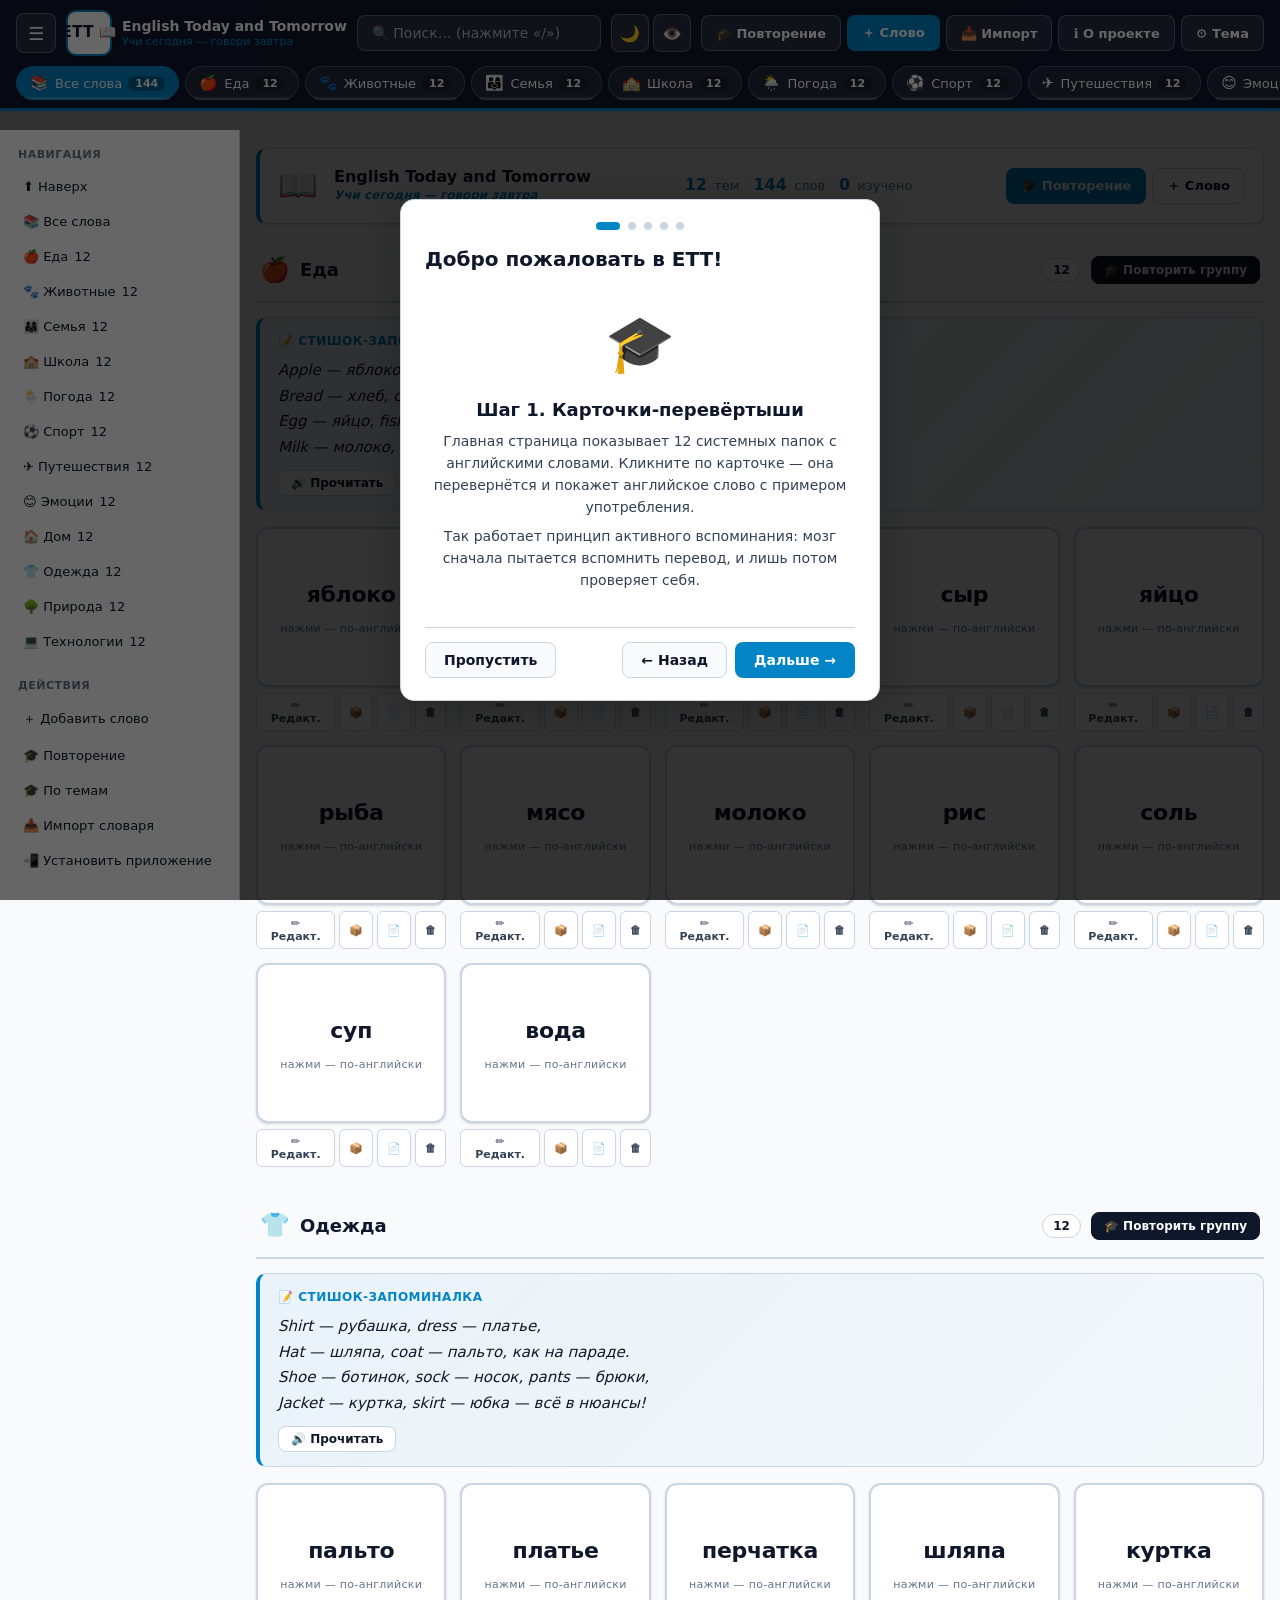
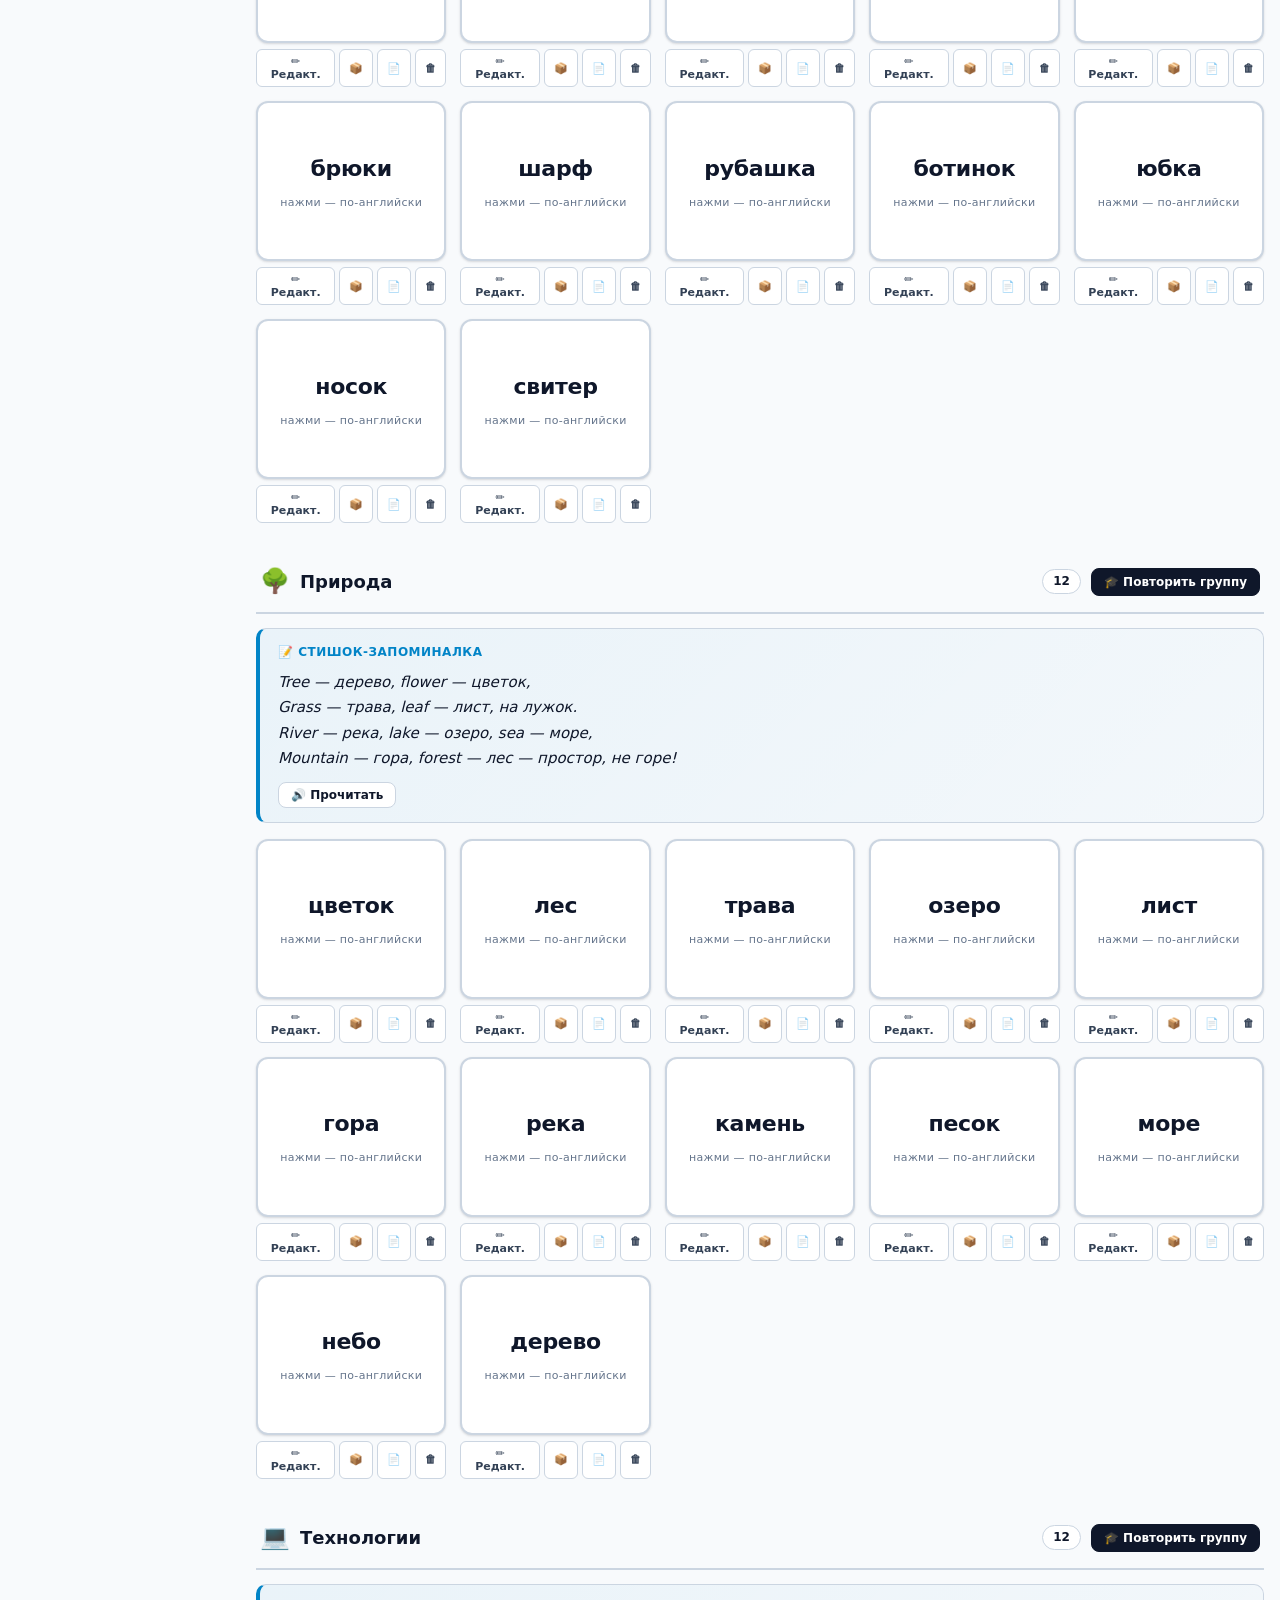
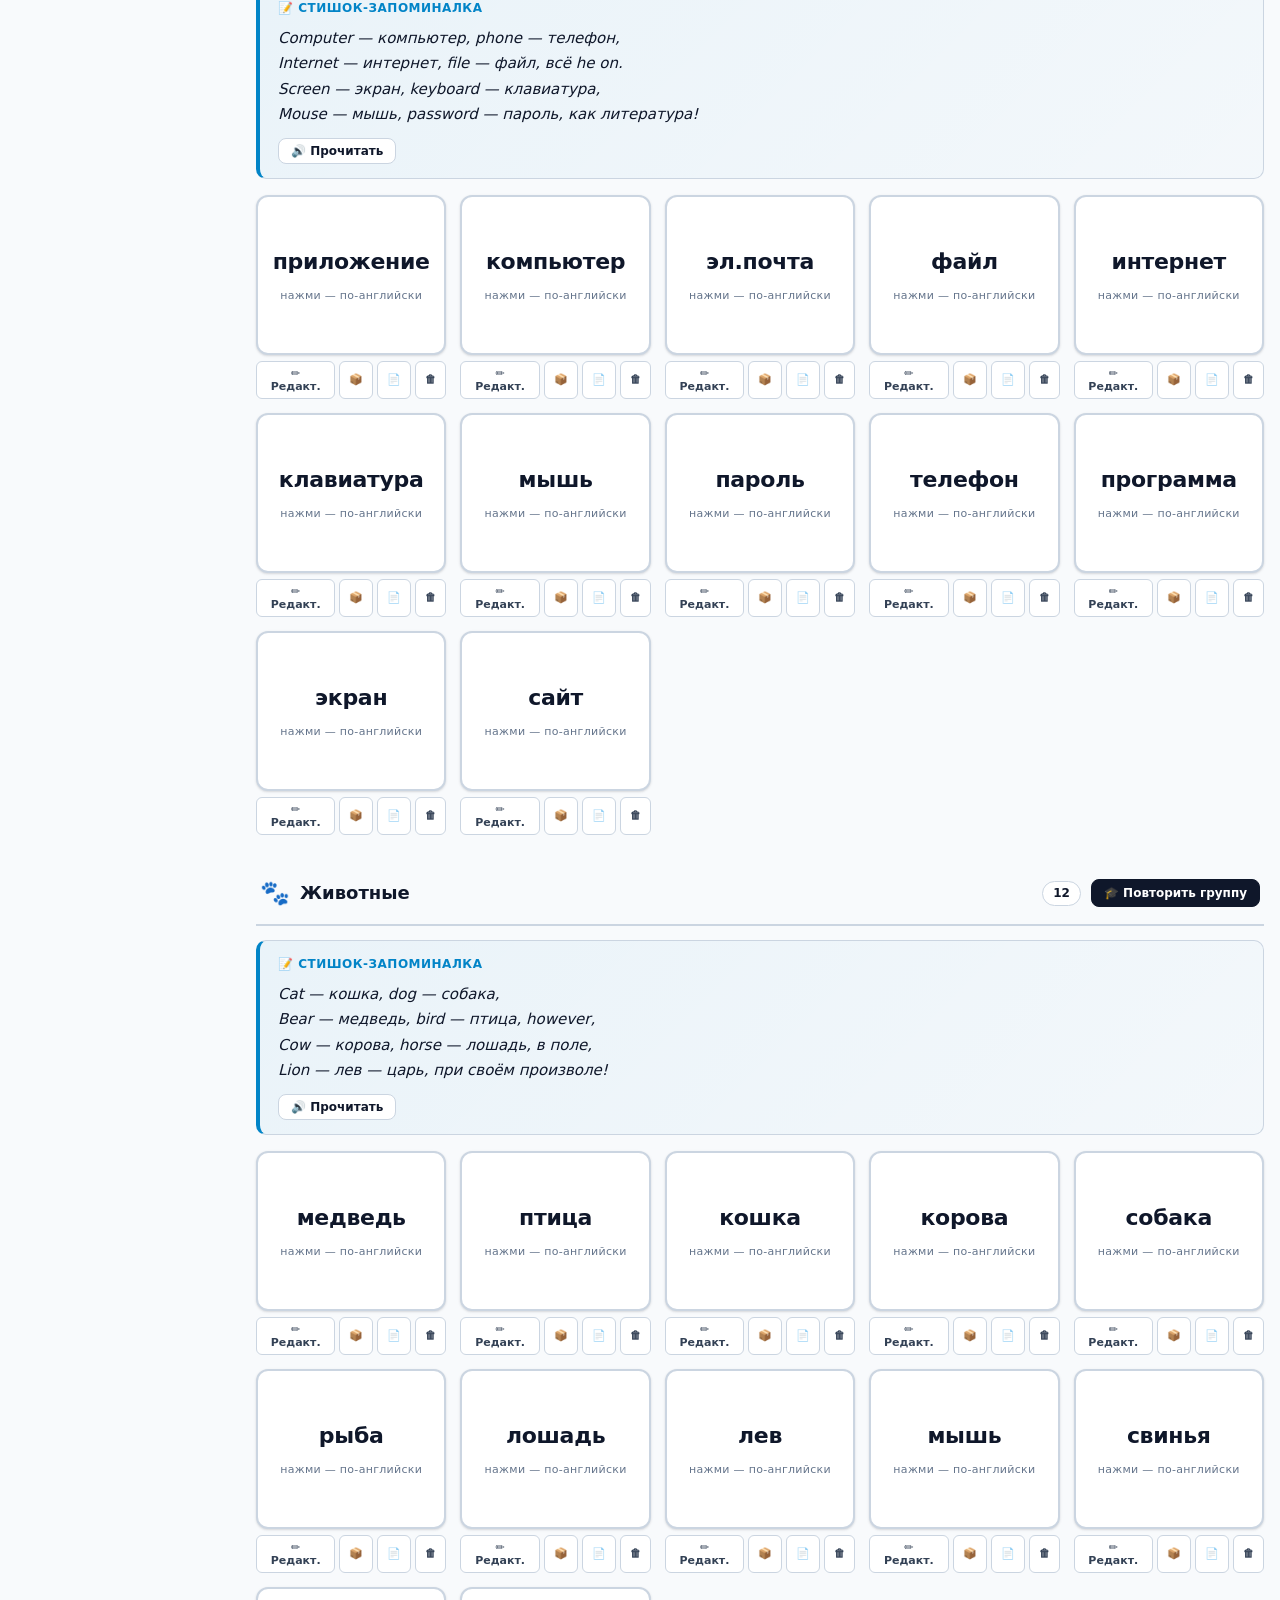
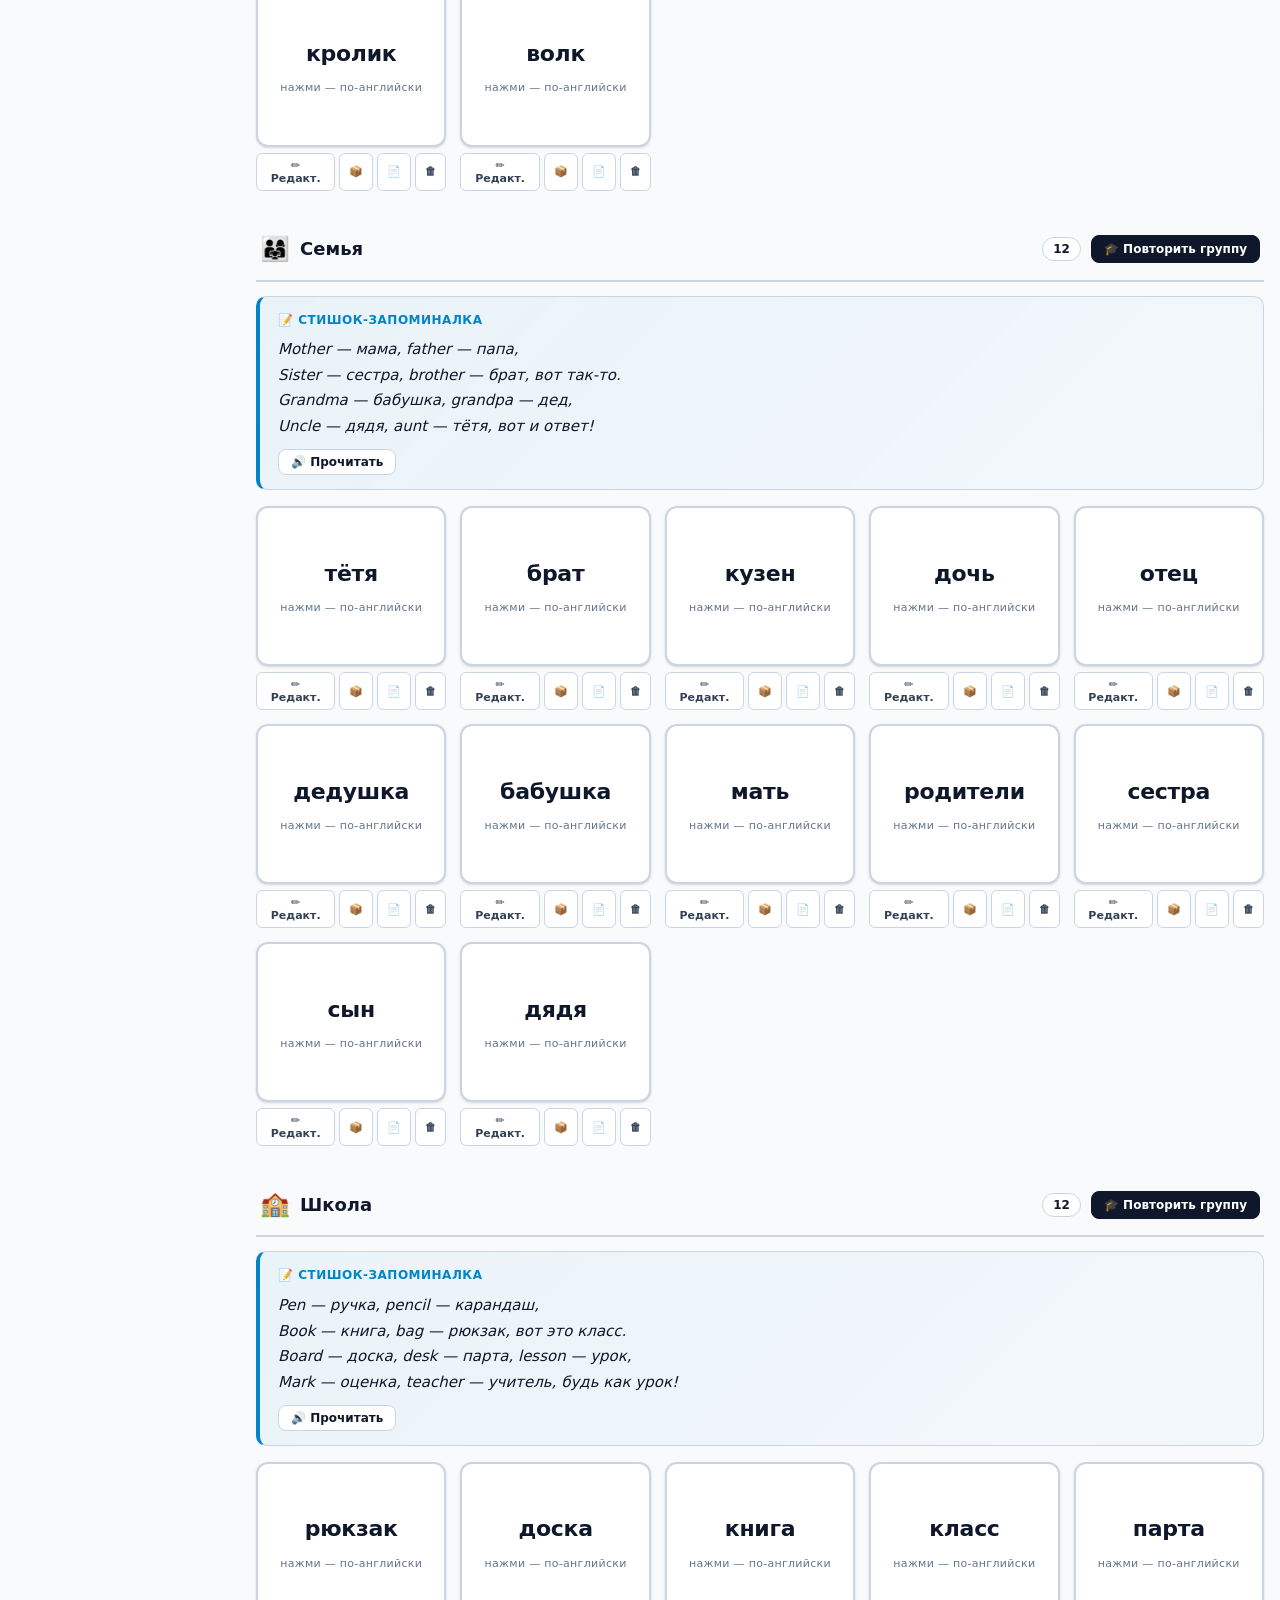
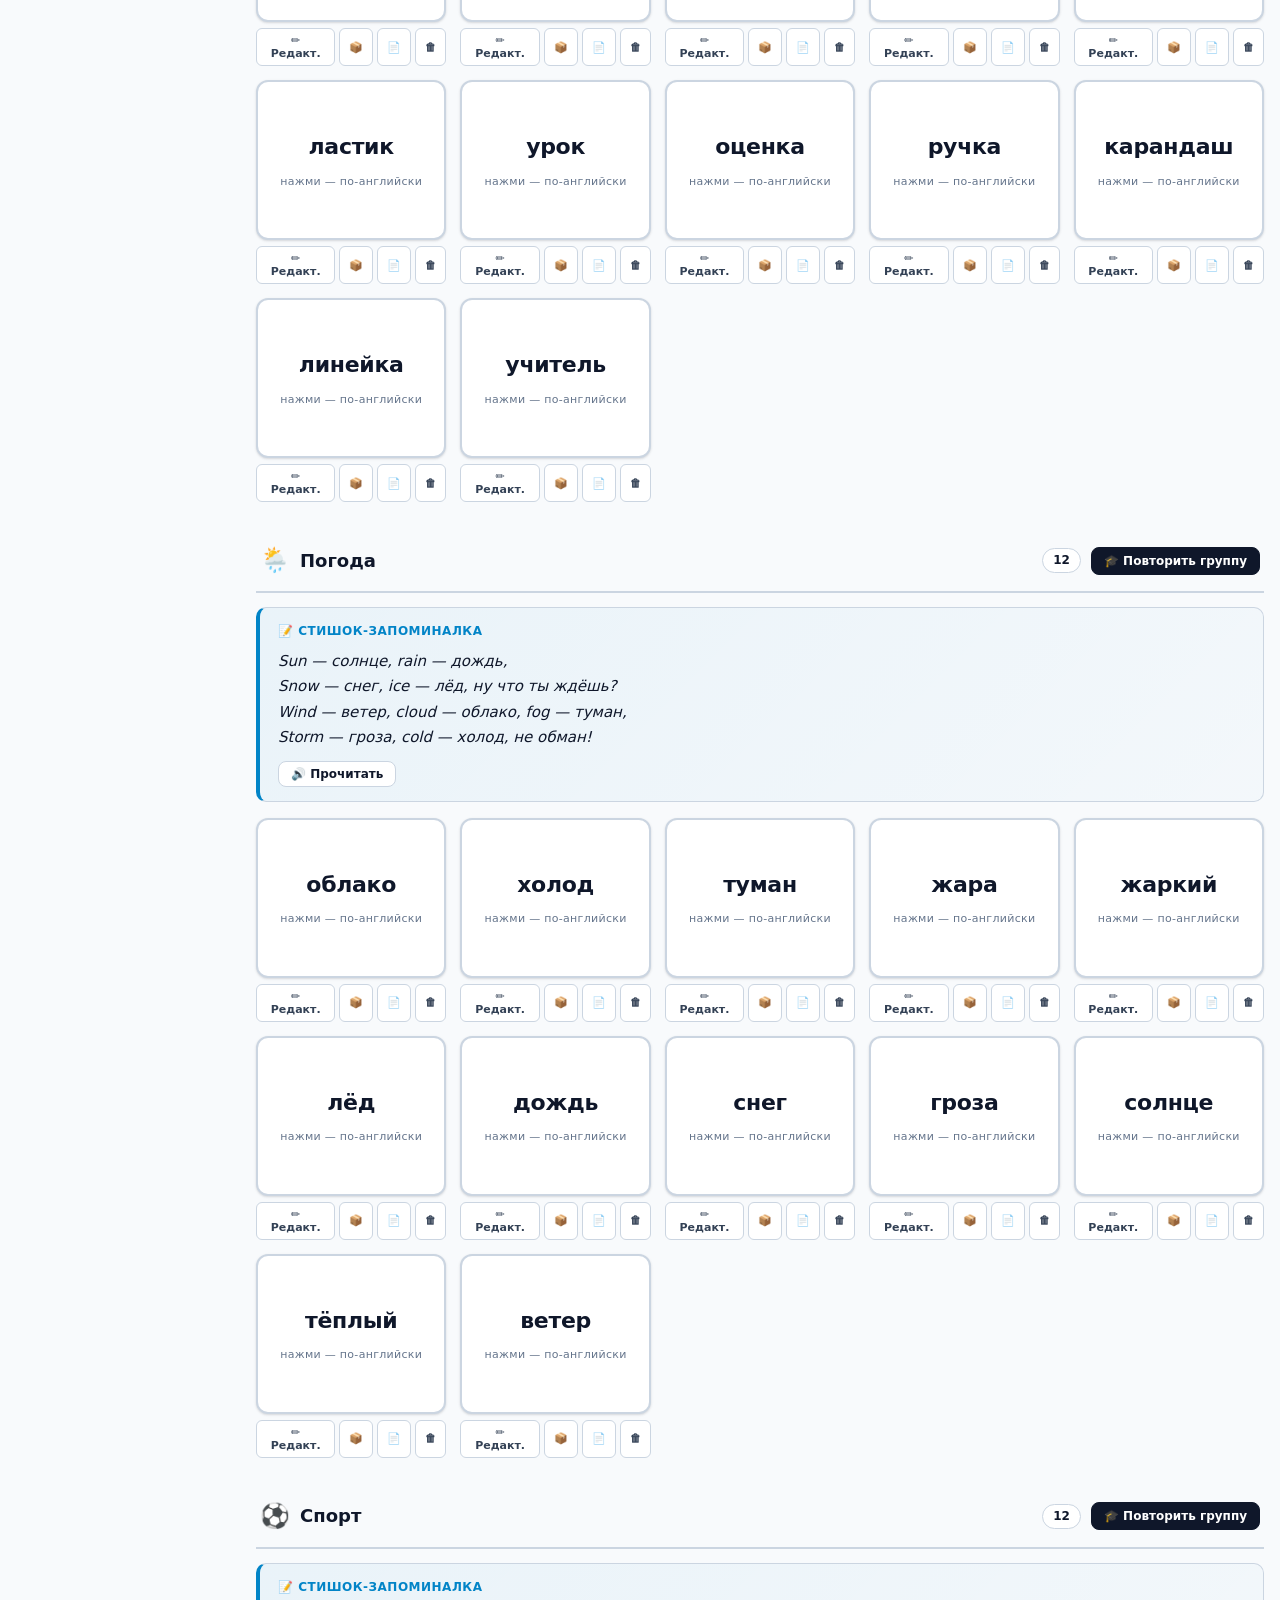
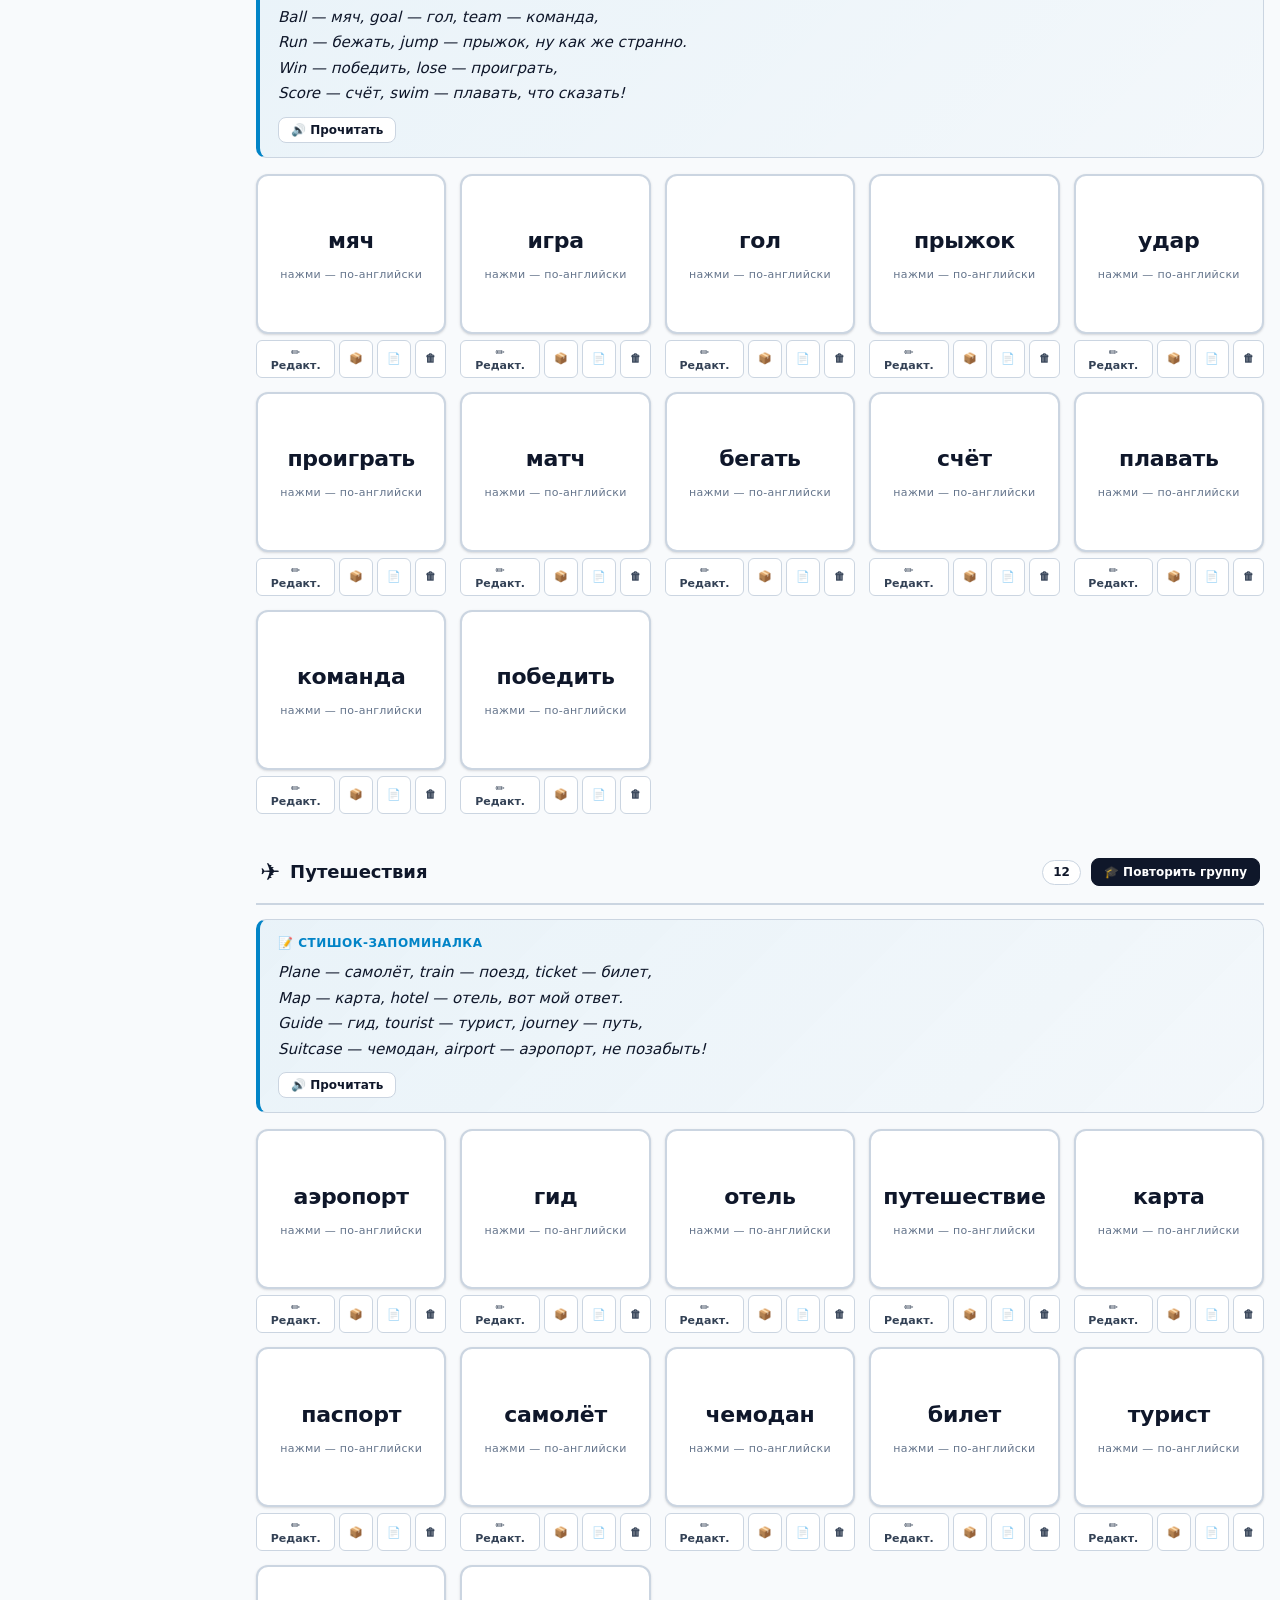
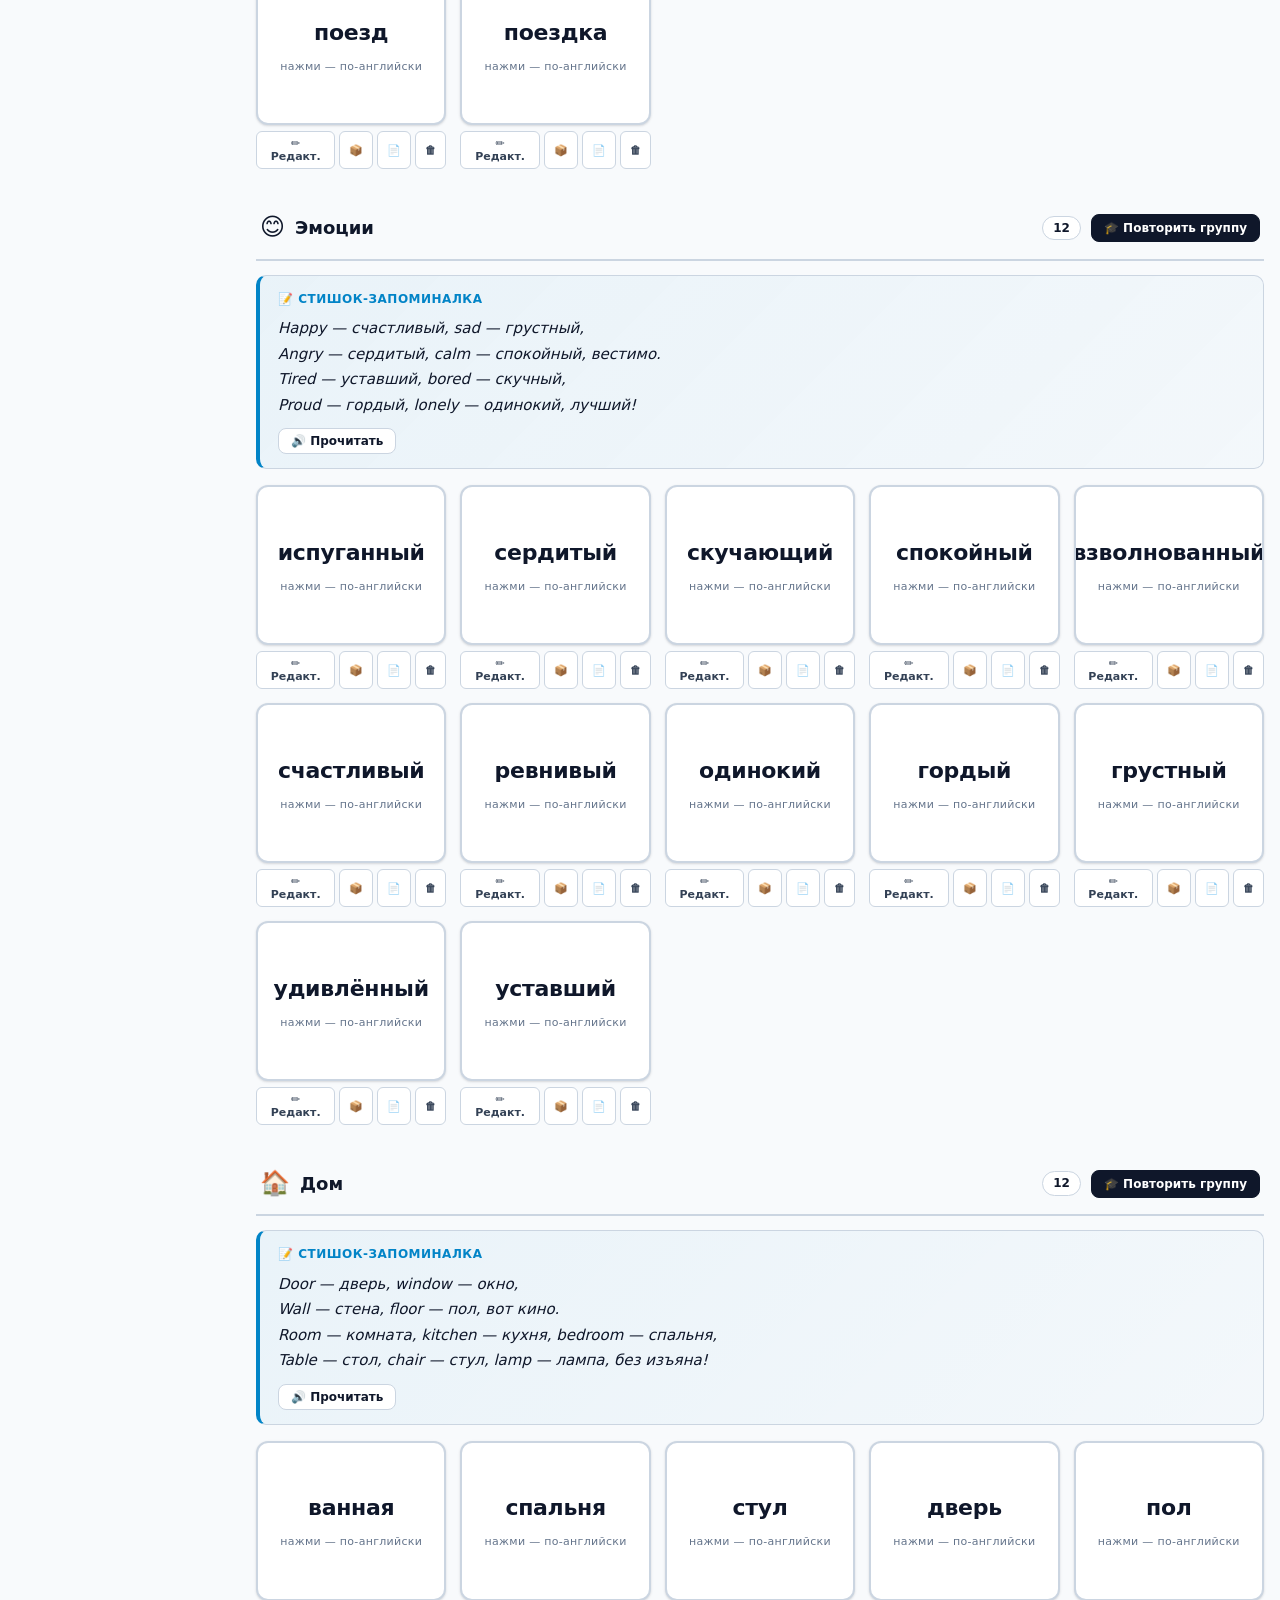
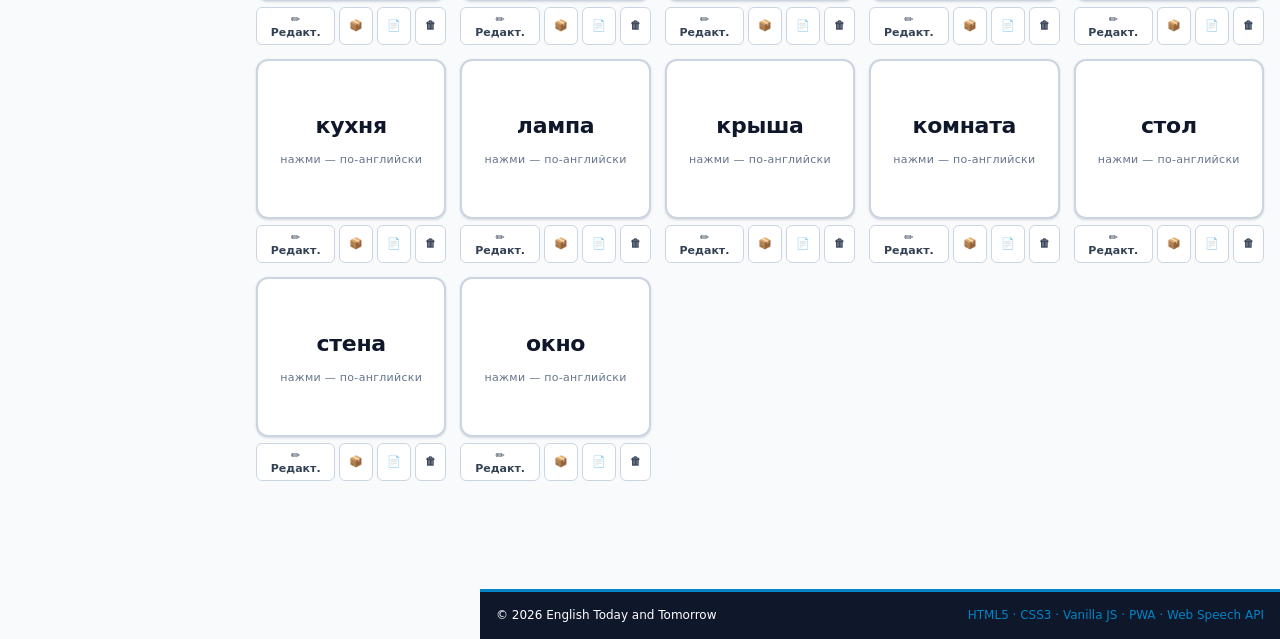
==== index.html @ edabd034 "Add files via upload" ====
<!DOCTYPE html>
<html lang="ru">
<head>
  <meta charset="UTF-8">
  <meta name="viewport" content="width=device-width, initial-scale=1.0, viewport-fit=cover">
  <title>English Today and Tomorrow — учи сегодня, говори завтра</title>
  <meta name="description" content="Бесплатное веб-приложение для изучения английской лексики методом визуальных ассоциаций: карточки-перевёртыши, режим повторения, импорт словарей, режим для слабовидящих, PWA для телефона.">

  <!-- ============== CSP: защита от XSS и инъекций ============== -->
  <meta http-equiv="Content-Security-Policy" content="
    default-src 'self';
    script-src 'self';
    style-src 'self' https://fonts.googleapis.com;
    font-src 'self' https://fonts.gstatic.com;
    img-src 'self' data: https: blob:;
    connect-src 'self' https://api.unsplash.com https://images.unsplash.com https://raw.githubusercontent.com https://source.unsplash.com;
    manifest-src 'self';
    worker-src 'self';
    object-src 'none';
    base-uri 'self';
    form-action 'self';
    frame-ancestors 'none';
  ">

  <!-- ============== PWA-мета ============== -->
  <link rel="manifest" href="manifest.json">
  <meta name="theme-color" content="#0f172a">
  <meta name="color-scheme" content="light dark">
  <meta name="mobile-web-app-capable" content="yes">
  <meta name="apple-mobile-web-app-capable" content="yes">
  <meta name="apple-mobile-web-app-status-bar-style" content="black-translucent">
  <meta name="apple-mobile-web-app-title" content="ETT">
  <link rel="apple-touch-icon" href="apple-touch-icon.png">
  <link rel="icon" type="image/png" sizes="32x32" href="favicon-32.png">
  <link rel="icon" type="image/png" sizes="192x192" href="icon-192.png">

  <!-- Шрифт Inter с Google Fonts -->
  <link rel="preconnect" href="https://fonts.googleapis.com">
  <link rel="preconnect" href="https://fonts.gstatic.com" crossorigin>
  <link href="https://fonts.googleapis.com/css2?family=Inter:wght@400;500;600;700;800&display=swap" rel="stylesheet">
  <link rel="stylesheet" href="style.css">
</head>
<body>

  <!-- ============== ЗАКРЕПЛЁННАЯ ВЕРХНЯЯ ПАНЕЛЬ ============== -->
  <header class="topbar">
    <div class="topbar-row">
      <!-- Кнопка-бургер для левого меню -->
      <button class="burger" id="burger" aria-label="Меню">☰</button>

      <!-- Логотип -->
      <div class="brand">
        <div class="logo" aria-hidden="true">ETT<span class="logo-book">📖</span></div>
        <div class="brand-text">
          <div class="brand-name">English Today and Tomorrow</div>
          <div class="brand-slogan">Учи сегодня — говори завтра</div>
        </div>
      </div>

      <!-- Живой поиск -->
      <div class="search-wrap">
        <input id="search" type="search" placeholder="🔍 Поиск… (нажмите «/»)" autocomplete="off" maxlength="100">
      </div>

      <!-- Переключатели тем -->
      <div class="theme-toggles">
        <button class="theme-btn" id="btnDarkMode" title="Тёмная тема" aria-label="Тёмная тема">🌙</button>
        <button class="theme-btn" id="btnA11y" title="Режим для слабовидящих" aria-label="Режим для слабовидящих">👁️</button>
        <!-- Кнопка установки PWA (показывается только когда доступна) -->
        <button class="theme-btn hidden" id="btnInstall" title="Установить приложение" aria-label="Установить приложение">📲</button>
      </div>

      <!-- Кнопки действий -->
      <div class="actions">
        <button class="btn btn-ghost" id="btnStudyAll" title="Режим повторения">🎓 Повторение</button>
        <button class="btn btn-primary" id="btnAddWord" title="Добавить слово">＋ Слово</button>
        <button class="btn btn-ghost" id="btnImport" title="Импорт реального словаря">📥 Импорт</button>
        <button class="btn btn-ghost" id="btnAbout" title="О проекте">ℹ️ О проекте</button>
        <button class="btn btn-ghost" id="btnSettings" title="Настройки оформления">⚙️ Тема</button>
      </div>
    </div>

    <!-- ЛИПКАЯ горизонтальная лента вкладок-папок -->
    <nav class="tabs" id="tabs" aria-label="Папки"></nav>
  </header>

  <!-- ============== ЛЕВОЕ БОКОВОЕ МЕНЮ ============== -->
  <aside class="sidebar" id="sidebar" aria-label="Быстрая навигация">
    <div class="sidebar-section">
      <div class="sidebar-title">Навигация</div>
      <button class="side-link" data-scroll="top">⬆️ Наверх</button>
      <button class="side-link" data-jump-folder="all">📚 Все слова</button>
      <div id="sideFolders"></div>
    </div>

    <div class="sidebar-section">
      <div class="sidebar-title">Действия</div>
      <button class="side-link" id="sideAddWord">＋ Добавить слово</button>
      <button class="side-link" id="sideStudy">🎓 Повторение</button>
      <button class="side-link" id="sideStudyThemes">🎓 По темам</button>
      <button class="side-link" id="sideImport">📥 Импорт словаря</button>
      <button class="side-link" id="sideInstall" hidden>📲 Установить приложение</button>
    </div>

    <div class="sidebar-section">
      <div class="sidebar-title">Темы оформления</div>
      <button class="side-link" id="sideDark">🌙 Тёмная тема</button>
      <button class="side-link" id="sideA11y">👁️ Для слабовидящих</button>
      <button class="side-link" id="sideHelp">❓ Обучение</button>
    </div>

    <div class="sidebar-section">
      <div class="sidebar-title">Статистика</div>
      <div class="side-stat"><span>Всего слов:</span> <strong id="statTotal">0</strong></div>
      <div class="side-stat"><span>Изучено (всё время):</span> <strong id="statLearned">0</strong></div>
      <div class="side-stat"><span>Лучшая серия:</span> <strong id="statBest">0</strong></div>
      <button class="side-link" id="sideResetStats" style="margin-top:8px;font-size:12px;color:var(--c-danger)">🗑 Сбросить статистику</button>
    </div>
  </aside>

  <!-- Затемнение фона при открытом меню (на мобильных) -->
  <div class="sidebar-overlay" id="sidebarOverlay" hidden></div>

  <!-- ============== ОСНОВНАЯ ОБЛАСТЬ ============== -->
  <main class="main" id="main">
    <!-- Приветственный блок и сетка групп рендерятся динамически -->
  </main>

  <!-- ============== ФУТЕР ============== -->
  <footer class="footer">
    <div class="footer-row">
      <span>© <span id="year"></span> English Today and Tomorrow</span>
      <span class="footer-tech">HTML5 · CSS3 · Vanilla JS · PWA · Web Speech API</span>
    </div>
  </footer>

  <!-- ============== ОНБОРДИНГ ============== -->
  <div class="modal-backdrop" id="onboarding" hidden>
    <div class="modal onboarding-modal" role="dialog" aria-modal="true" aria-labelledby="onbTitle">
      <div class="onb-progress">
        <span class="onb-dot is-active"></span>
        <span class="onb-dot"></span>
        <span class="onb-dot"></span>
        <span class="onb-dot"></span>
        <span class="onb-dot"></span>
      </div>
      <h2 id="onbTitle">Добро пожаловать в ETT!</h2>

      <div class="onb-step is-active" data-onb-step="1">
        <div class="onb-icon">🎓</div>
        <h3>Шаг 1. Карточки-перевёртыши</h3>
        <p>Главная страница показывает 12 системных папок с английскими словами. Кликните по карточке — она перевернётся и покажет английское слово с примером употребления.</p>
        <p class="muted">Так работает принцип активного вспоминания: мозг сначала пытается вспомнить перевод, и лишь потом проверяет себя.</p>
      </div>

      <div class="onb-step" data-onb-step="2" hidden>
        <div class="onb-icon">🔊</div>
        <h3>Шаг 2. Озвучка и режим повторения</h3>
        <p>В режиме повторения есть кнопка 🔊 — браузер произнесёт английское слово вслух через Web Speech API. Так работает зрительно-слуховое двойное кодирование.</p>
        <p>Запустите повторение кнопкой «🎓 Повторение» вверху или «Повторить группу» в заголовке секции.</p>
      </div>

      <div class="onb-step" data-onb-step="3" hidden>
        <div class="onb-icon">📥</div>
        <h3>Шаг 3. Импорт словаря</h3>
        <p>Кнопка «📥 Импорт» позволяет загрузить реальные словари SMARTool (A1–B2) или простой CSV/TXT. Поддерживается пять режимов раскладки по группам.</p>
      </div>

      <div class="onb-step" data-onb-step="4" hidden>
        <div class="onb-icon">👁️</div>
        <h3>Шаг 4. Режим для слабовидящих</h3>
        <p>Кнопка 👁️ вверху или в левом меню включает контрастную тему с увеличенным шрифтом и отключёнными анимациями.</p>
      </div>

      <div class="onb-step" data-onb-step="5" hidden>
        <div class="onb-icon">📲</div>
        <h3>Шаг 5. Установка на телефон</h3>
        <p>ETT — это PWA (прогрессивное веб-приложение). На телефоне откройте меню браузера и нажмите «Установить приложение» или «Добавить на главный экран».</p>
        <p class="muted">После установки ETT работает как обычное приложение: иконка на рабочем столе, запуск без адресной строки, работа офлайн.</p>
      </div>

      <div class="modal-actions onb-actions">
        <button type="button" class="btn btn-ghost" id="onbSkip">Пропустить</button>
        <span class="onb-spacer"></span>
        <button type="button" class="btn btn-ghost" id="onbPrev" disabled>← Назад</button>
        <button type="button" class="btn btn-primary" id="onbNext">Дальше →</button>
      </div>
    </div>
  </div>

  <!-- ============== МОДАЛКА: ВЫБОР ТЕМ ДЛЯ ПОВТОРЕНИЯ ============== -->
  <div class="modal-backdrop" id="studyThemesModal" hidden>
    <div class="modal" role="dialog" aria-modal="true" aria-labelledby="studyThemesTitle">
      <button class="modal-close" data-close>✕</button>
      <h2 id="studyThemesTitle">🎓 Повторение по темам</h2>
      <p class="muted">Отметьте папки, которые хотите повторить. Слова из всех выбранных папок будут перемешаны.</p>
      <div class="themes-grid" id="themesGrid"></div>
      <div class="themes-actions">
        <button type="button" class="btn btn-ghost" id="themesSelectAll">✓ Выбрать все</button>
        <button type="button" class="btn btn-ghost" id="themesClear">Очистить</button>
      </div>
      <div class="modal-actions">
        <button type="button" class="btn btn-ghost" data-close>Отмена</button>
        <button type="button" class="btn btn-primary" id="themesStart">Начать повторение</button>
      </div>
    </div>
  </div>

  <!-- ============== МОДАЛКА: ДОБАВЛЕНИЕ / РЕДАКТИРОВАНИЕ СЛОВА ============== -->
  <div class="modal-backdrop" id="wordModal" hidden>
    <div class="modal" role="dialog" aria-modal="true" aria-labelledby="wordModalTitle">
      <button class="modal-close" data-close>✕</button>
      <h2 id="wordModalTitle">Добавить слово</h2>
      <form id="wordForm" autocomplete="off">
        <div class="form-grid">
          <label class="field">
            <span>Английское слово</span>
            <input type="text" id="fWord" required maxlength="80" pattern="^[A-Za-z\s\-'’]+$" title="Только английские буквы, пробел, дефис и апостроф">
          </label>
          <label class="field">
            <span>Перевод (русский)</span>
            <input type="text" id="fTranslation" required maxlength="80">
          </label>
          <label class="field field-wide">
            <span>Пример употребления</span>
            <input type="text" id="fExample" placeholder="She bought a yellow banana." maxlength="200">
          </label>
          <label class="field">
            <span>Папка</span>
            <select id="fFolder"></select>
          </label>
        </div>

        <div class="img-block">
          <span class="img-block-title">Картинка</span>
          <div class="img-tabs">
            <button type="button" class="img-tab is-active" data-img-tab="unsplash">Поиск Unsplash</button>
            <button type="button" class="img-tab" data-img-tab="url">Прямая ссылка</button>
          </div>
          <div class="img-pane" data-img-pane="unsplash">
            <div class="unsplash-row">
              <input type="text" id="unsplashQuery" placeholder="Введите запрос, например: apple" maxlength="50">
              <button type="button" id="btnUnsplashSearch">🔍 Найти</button>
            </div>
            <div class="unsplash-results" id="unsplashResults">
              <span class="muted">Здесь появятся 3 превью</span>
            </div>
          </div>
          <div class="img-pane" data-img-pane="url" hidden>
            <div class="unsplash-row">
              <input type="url" id="imgUrl" placeholder="https://images.unsplash.com/…" maxlength="500">
              <button type="button" id="btnImgPreview">Превью</button>
            </div>
            <div class="img-preview" id="imgPreview"></div>
          </div>
        </div>

        <input type="hidden" id="fImgUrl" value="">
        <input type="hidden" id="fId" value="">

        <div class="modal-actions">
          <button type="button" class="btn btn-ghost" data-close>Отмена</button>
          <button type="submit" class="btn btn-primary">Сохранить</button>
        </div>
      </form>
    </div>
  </div>

  <!-- ============== МОДАЛКА: ПЕРЕНОС СЛОВА ============== -->
  <div class="modal-backdrop" id="moveModal" hidden>
    <div class="modal modal-sm" role="dialog" aria-modal="true" aria-labelledby="moveModalTitle">
      <button class="modal-close" data-close>✕</button>
      <h2 id="moveModalTitle">Переместить / копировать слово</h2>
      <p class="muted" id="moveWordInfo"></p>
      <div class="move-list" id="moveList"></div>
      <div class="modal-actions">
        <button type="button" class="btn btn-ghost" data-close>Закрыть</button>
      </div>
    </div>
  </div>

  <!-- ============== МОДАЛКА: ИМПОРТ СЛОВАРЯ ============== -->
  <div class="modal-backdrop" id="importModal" hidden>
    <div class="modal modal-lg" role="dialog" aria-modal="true" aria-labelledby="importModalTitle">
      <button class="modal-close" data-close>✕</button>
      <h2 id="importModalTitle">📥 Импорт реального словаря</h2>
      <div class="import-grid">
        <label class="field">
          <span>Режим раскладки по группам</span>
          <select id="importMode">
            <option value="auto">🤖 Авто — в системные папки по теме</option>
            <option value="level_topic">По уровням и темам (A1 · Еда)</option>
            <option value="level">Только по уровням (🎓 A1, A2, B1, B2)</option>
            <option value="topic">Только по темам (📚 Еда, Животные…)</option>
            <option value="alpha">По алфавиту (🔤 A, B, C…)</option>
            <option value="one">Все в одну папку</option>
          </select>
        </label>
      </div>
      <div class="import-sources">
        <div class="import-source">
          <span class="import-source-title">Загрузить файл (.csv / .txt / .json)</span>
          <input type="file" id="importFile" accept=".csv,.txt,.json,text/csv,text/plain,application/json">
        </div>
        <div class="import-source">
          <span class="import-source-title">Или импортировать по ссылке</span>
          <div class="unsplash-row">
            <input type="url" id="importUrl" placeholder="https://raw.githubusercontent.com/smartool/data-rus-eng/main/SMARTool_data_A1.csv" maxlength="500">
            <button type="button" id="btnImportUrl">📥 Загрузить</button>
          </div>
        </div>
      </div>
      <div class="import-status" id="importStatus" hidden></div>

      <div class="import-actions-row">
        <button type="button" class="btn btn-primary" id="btnAutoImages">🔍 Найти картинки для всех слов</button>
        <span class="muted">Подбирает картинки через Unsplash по английским словам</span>
      </div>
      <details class="import-help">
        <summary>Источники словарей для справки</summary>
        <ul>
          <li>SMARTool (CC-BY 4.0): <a href="https://github.com/smartool/data-rus-eng" target="_blank" rel="noopener">github.com/smartool/data-rus-eng</a>
            <ul>
              <li><code>https://raw.githubusercontent.com/smartool/data-rus-eng/main/SMARTool_data_A1.csv</code></li>
              <li><code>https://raw.githubusercontent.com/smartool/data-rus-eng/main/SMARTool_data_A2.csv</code></li>
              <li><code>https://raw.githubusercontent.com/smartool/data-rus-eng/main/SMARTool_data_B1.csv</code></li>
              <li><code>https://raw.githubusercontent.com/smartool/data-rus-eng/main/SMARTool_data_B2.csv</code></li>
            </ul>
          </li>
          <li>Большой англо-русский словарь Mueller: <a href="https://mueller-dict.sourceforge.net/" target="_blank" rel="noopener">mueller-dict.sourceforge.net</a></li>
        </ul>
        <p class="muted">Поддерживаемые форматы: CSV словаря SMARTool (распознаётся по заголовкам колонок), простой формат «слово, перевод[, пример]» (разделители: запятая, таб, « - », «;») и JSON-массив.</p>
      </details>
      <div class="modal-actions">
        <button type="button" class="btn btn-ghost" data-close>Закрыть</button>
      </div>
    </div>
  </div>

  <!-- ============== МОДАЛКА: О ПРОЕКТЕ ============== -->
  <div class="modal-backdrop" id="aboutModal" hidden>
    <div class="modal" role="dialog" aria-modal="true" aria-labelledby="aboutTitle">
      <button class="modal-close" data-close>✕</button>
      <h2 id="aboutTitle">ℹ️ О проекте</h2>
      <div class="about-body">
        <p><strong>English Today and Tomorrow</strong> (ETT) — бесплатное веб-приложение для изучения английской лексики методом визуальных ассоциаций.</p>
        <p>Слоган: <em>«Учи сегодня — говори завтра»</em>.</p>
        <p>В основе приложения лежат три принципа памяти: двойное кодирование Пайвио (слово + картинка), активное вспоминание (карточки-перевёртыши) и интервальное повторение (режим самопроверки по группам).</p>
        <p>Приложение полностью работает в браузере: <strong>без бэкенда, без библиотек, без регистрации</strong>. Все данные хранятся локально через LocalStorage. Внешний запрос — только к API Unsplash для подбора картинок.</p>
        <ul>
          <li>12 системных папок × 12 слов = 144 единицы лексики в комплекте.</li>
          <li>Создавайте свои папки и слова, редактируйте существующие.</li>
          <li>Импортируйте реальные словари SMARTool (A1–B2) и Mueller.</li>
          <li>Режим повторения с прогресс-баром и статистикой.</li>
          <li>Озвучка английских слов через Web Speech API.</li>
          <li>Тёмная тема и режим для слабовидящих.</li>
          <li>PWA: устанавливается на телефон, работает офлайн.</li>
          <li>Левое меню быстрой навигации и горячие клавиши.</li>
        </ul>
        <p class="muted">Индивидуальный итоговый проект ученика 9 класса. 2026 г.</p>
      </div>
      <div class="modal-actions">
        <button type="button" class="btn btn-primary" data-close>Понятно</button>
      </div>
    </div>
  </div>

  <!-- ============== ОВЕРЛЕЙ РЕЖИМА ПОВТОРЕНИЯ ============== -->
  <div class="study-overlay" id="studyOverlay" hidden>
    <div class="study-bar">
      <div class="study-progress-wrap">
        <div class="study-progress" id="studyProgress">0 / 0</div>
        <div class="study-progress-bar">
          <div class="study-progress-fill" id="studyProgressFill"></div>
        </div>
      </div>
      <div class="study-controls-top">
        <button class="btn btn-ghost" id="btnStudySpeak" title="Озвучить">🔊</button>
        <button class="btn btn-ghost" id="btnToggleDir" title="Переключить направление">RU → EN</button>
        <button class="btn btn-ghost" id="btnCloseStudy" title="Закрыть режим">✕ Закрыть</button>
      </div>
    </div>
    <div class="study-stage" id="studyStage"></div>
    <div class="study-actions" id="studyActions">
      <button class="btn btn-success" id="btnKnow">✔ Знаю</button>
      <button class="btn btn-danger" id="btnDontKnow">✖ Не знаю</button>
      <button class="btn btn-primary" id="btnNext" disabled>Дальше →</button>
    </div>
    <div class="study-results" id="studyResults" hidden>
      <h2>Тема пройдена! 🎉</h2>
      <div class="results-grid" id="resultsGrid"></div>
      <div class="results-buttons">
        <button class="btn btn-primary" id="btnRestartStudy">↻ Ещё раз</button>
        <button class="btn btn-ghost" id="btnExitStudy">✕ Выйти</button>
      </div>
    </div>
    <div class="study-hint">Пробел — перевернуть · S — озвучить · → — следующее · Esc — закрыть</div>
  </div>

  <!-- ============== МОДАЛКА: НАСТРОЙКИ ОФОРМЛЕНИЯ ============== -->
  <div class="modal-backdrop" id="settingsModal" hidden>
    <div class="modal" role="dialog" aria-modal="true" aria-labelledby="settingsTitle">
      <button class="modal-close" data-close>✕</button>
      <h2 id="settingsTitle">⚙️ Настройки оформления</h2>

      <div class="settings-section">
        <div class="settings-label">Цветовая тема</div>
        <div class="theme-grid">
          <button class="theme-option is-active" data-theme="" data-name="Светлая">
            <div class="to-preview light-prev"></div>
            <span>Светлая</span>
          </button>
          <button class="theme-option" data-theme="dark" data-name="Тёмная">
            <div class="to-preview dark-prev"></div>
            <span>Тёмная</span>
          </button>
          <button class="theme-option" data-theme="a11y" data-name="Контрастная">
            <div class="to-preview a11y-prev"></div>
            <span>Контрастная</span>
          </button>
        </div>
      </div>

      <div class="settings-section">
        <div class="settings-label">Готовые палитры</div>
        <div class="palette-grid">
          <button class="palette-option is-active" data-palette="ocean" data-name="Океан">
            <div class="pal-preview" style="background:linear-gradient(135deg,#0284c7,#0f172a)"></div>
            <span>🌊 Океан</span>
          </button>
          <button class="palette-option" data-palette="forest" data-name="Лес">
            <div class="pal-preview" style="background:linear-gradient(135deg,#16a34a,#14532d)"></div>
            <span>🌲 Лес</span>
          </button>
          <button class="palette-option" data-palette="sunset" data-name="Закат">
            <div class="pal-preview" style="background:linear-gradient(135deg,#ea580c,#db2777)"></div>
            <span>🌅 Закат</span>
          </button>
          <button class="palette-option" data-palette="lavender" data-name="Лаванда">
            <div class="pal-preview" style="background:linear-gradient(135deg,#7c3aed,#c026d3)"></div>
            <span>💜 Лаванда</span>
          </button>
          <button class="palette-option" data-palette="cherry" data-name="Вишня">
            <div class="pal-preview" style="background:linear-gradient(135deg,#dc2626,#7f1d1d)"></div>
            <span>🍒 Вишня</span>
          </button>
          <button class="palette-option" data-palette="mint" data-name="Мята">
            <div class="pal-preview" style="background:linear-gradient(135deg,#0d9488,#134e4a)"></div>
            <span>🍃 Мята</span>
          </button>
          <button class="palette-option" data-palette="gold" data-name="Золото">
            <div class="pal-preview" style="background:linear-gradient(135deg,#ca8a04,#713f12)"></div>
            <span>🏆 Золото</span>
          </button>
          <button class="palette-option" data-palette="mono" data-name="Монохром">
            <div class="pal-preview" style="background:linear-gradient(135deg,#475569,#0f172a)"></div>
            <span>⚫ Монохром</span>
          </button>
        </div>
      </div>

      <div class="settings-section">
        <div class="settings-label">Акцентный цвет</div>
        <div class="accent-grid">
          <button class="accent-option is-active" data-accent="#0284c7" style="background:#0284c7"></button>
          <button class="accent-option" data-accent="#7c3aed" style="background:#7c3aed"></button>
          <button class="accent-option" data-accent="#db2777" style="background:#db2777"></button>
          <button class="accent-option" data-accent="#dc2626" style="background:#dc2626"></button>
          <button class="accent-option" data-accent="#ea580c" style="background:#ea580c"></button>
          <button class="accent-option" data-accent="#16a34a" style="background:#16a34a"></button>
          <button class="accent-option" data-accent="#0d9488" style="background:#0d9488"></button>
          <button class="accent-option" data-accent="#1e293b" style="background:#1e293b"></button>
        </div>
      </div>

      <div class="settings-section">
        <div class="settings-label">Шрифт</div>
        <div class="font-grid">
          <button class="font-option is-active" data-font="Inter" style="font-family:Inter,sans-serif">Inter — современный</button>
          <button class="font-option" data-font="Roboto" style="font-family:Roboto,sans-serif">Roboto — классический</button>
          <button class="font-option" data-font="Georgia" style="font-family:Georgia,serif">Georgia — серьёзный</button>
          <button class="font-option" data-font="monospace" style="font-family:monospace">Monospace — код</button>
        </div>
      </div>

      <div class="settings-section">
        <div class="settings-label">Размер шрифта</div>
        <div class="size-grid">
          <button class="size-option" data-size="14">Малый</button>
          <button class="size-option is-active" data-size="16">Средний</button>
          <button class="size-option" data-size="18">Большой</button>
          <button class="size-option" data-size="20">Очень большой</button>
        </div>
      </div>

      <div class="modal-actions">
        <button type="button" class="btn btn-ghost" id="resetSettings">Сбросить</button>
        <button type="button" class="btn btn-primary" data-close>Готово</button>
      </div>
    </div>
  </div>

  <!-- ============== КОНТЕЙНЕР TOAST-УВЕДОМЛЕНИЙ ============== -->
  <div class="toasts" id="toasts"></div>

  <script src="data.js"></script>
  <script src="script.js"></script>
</body>
</html>
---- style.css ----
/* ============================================================
 * style.css — ETT v4 (English Today and Tomorrow)
 * ПРИНЦИПЫ:
 *  1. Высокий контраст текста на любом фоне
 *  2. Чёткие границы и разделители
 *  3. Никаких полупрозрачных фонов (где живёт текст)
 *  4. Плотный, читаемый шрифт
 *  5. Простая понятная палитра
 * ============================================================ */

:root {
  /* Палитра: тёмная для панелей, светлая для контента */
  --c-dark:   #0f172a;   /* шапка, вкладки, футер */
  --c-bg:     #f8fafc;   /* фон страницы */
  --c-surface:#ffffff;   /* карточки, модалки */
  --c-text:   #0f172a;   /* ОСНОВНОЙ ТЕКСТ — максимальный контраст */
  --c-text-2: #334155;   /* вторичный текст */
  --c-muted:  #64748b;   /* подсказки */
  --c-accent: #0284c7;   /* акцент — насыщенный синий, читается на белом */
  --c-accent-dark:#0369a1; /* акцент для тёмных фонов */
  --c-border: #cbd5e1;   /* ЧЁТКАЯ граница */
  --c-border-light:#e2e8f0;
  --c-danger: #dc2626;
  --c-success:#16a34a;

  /* Тени */
  --shadow-card: 0 1px 3px rgba(15,23,42,.1), 0 1px 2px rgba(15,23,42,.06);
  --shadow-topbar: 0 2px 4px rgba(15,23,42,.1);
  --shadow-modal: 0 10px 40px rgba(0,0,0,.25);

  /* Радиусы */
  --r-card: 12px;
  --r-btn: 8px;
  --r-modal: 14px;

  /* Размеры */
  --topbar-h: 130px;
  --sidebar-w: 240px;
  --maxw: 1280px;

  --font-base: 16px;
  --card-h: 160px;
}

/* ============== ТЁМНАЯ ТЕМА ============== */
body.dark-theme {
  --c-bg:     #0f172a;
  --c-surface:#1e293b;
  --c-text:   #f1f5f9;
  --c-text-2: #cbd5e1;
  --c-muted:  #94a3b8;
  --c-border: #475569;
  --c-border-light:#334155;
  --c-accent: #38bdf8;
  --c-accent-dark:#0ea5e9;
  --shadow-card: 0 1px 3px rgba(0,0,0,.4);
}

/* ============== РЕЖИМ ДЛЯ СЛАБОВИДЯЩИХ ============== */
body.a11y {
  --font-base: 22px;
  --card-h: 220px;
  --c-text:   #000000;
  --c-text-2: #000000;
  --c-bg:     #ffffff;
  --c-surface:#ffffff;
  --c-muted:  #1f2937;
  --c-accent: #0000ff;
  --c-accent-dark:#0000ff;
  --c-border: #000000;
  --c-border-light:#000000;
  --c-dark:   #000000;
  --c-danger: #cc0000;
  --c-success:#006600;
}
body.a11y *,
body.a11y *::before,
body.a11y *::after {
  transition-duration: 0.01ms !important;
  animation-duration: 0.01ms !important;
}

/* ============== СБРОС ============== */
*, *::before, *::after { box-sizing: border-box; }
html { scroll-behavior: smooth; }
body {
  margin: 0;
  font-family: 'Inter', system-ui, -apple-system, 'Segoe UI', Roboto, sans-serif;
  background: var(--c-bg);
  color: var(--c-text);
  font-size: var(--font-base);
  line-height: 1.55;
  padding-top: var(--topbar-h);
  padding-left: var(--sidebar-w);
  -webkit-font-smoothing: antialiased;
  transition: padding-left .2s, background .2s, color .2s;
}
button { font-family: inherit; cursor: pointer; }
input, select, textarea { font-family: inherit; }
ul { margin: 0; padding-left: 1.1rem; }
a { color: var(--c-accent); }
.hidden { display: none !important; }

body.sidebar-closed { padding-left: 0; }
body.sidebar-closed .sidebar { transform: translateX(-100%); }

/* ============== ВЕРХНЯЯ ПАНЕЛЬ ============== */
.topbar {
  position: fixed;
  top: 0; left: 0; right: 0;
  background: var(--c-dark);
  color: #ffffff;
  z-index: 100;
  box-shadow: var(--shadow-topbar);
  border-bottom: 3px solid var(--c-accent);
}
.topbar-row {
  max-width: var(--maxw);
  margin: 0 auto;
  padding: 10px 16px;
  display: flex;
  align-items: center;
  gap: 10px;
}

/* Бургер */
.burger {
  background: rgba(255,255,255,.1);
  border: 1px solid rgba(255,255,255,.25);
  color: #fff;
  border-radius: var(--r-btn);
  width: 40px; height: 40px;
  font-size: 18px;
  display: flex; align-items: center; justify-content: center;
  flex-shrink: 0;
}
.burger:hover { background: rgba(255,255,255,.2); }

/* Логотип */
.brand { display: flex; align-items: center; gap: 10px; flex-shrink: 0; min-width: 0; }
.logo {
  width: 46px; height: 46px;
  background: #ffffff;
  border: 2px solid var(--c-accent);
  border-radius: 10px;
  color: #0f172a;
  font-weight: 800;
  font-size: 15px;
  letter-spacing: 0.5px;
  display: flex; align-items: center; justify-content: center;
  gap: 2px;
  flex-shrink: 0;
  box-shadow: 0 2px 6px rgba(0,0,0,.2);
}
.logo-book { font-size: 14px; margin-left: 3px; }
.brand-text { min-width: 0; }
.brand-name {
  font-weight: 700;
  font-size: 14px;
  line-height: 1.2;
  white-space: nowrap;
  overflow: hidden;
  text-overflow: ellipsis;
  color: #ffffff;
}
.brand-slogan {
  font-size: 11px;
  color: var(--c-accent);
  line-height: 1.2;
  white-space: nowrap;
}

/* Поиск */
.search-wrap { flex: 1; max-width: 340px; min-width: 0; }
.search-wrap input {
  width: 100%;
  padding: 9px 14px;
  border-radius: var(--r-btn);
  border: 1px solid rgba(255,255,255,.25);
  background: rgba(255,255,255,.1);
  color: #ffffff;
  font-size: 14px;
  outline: none;
}
.search-wrap input::placeholder { color: rgba(255,255,255,.65); }
.search-wrap input:focus {
  border-color: var(--c-accent);
  background: rgba(255,255,255,.18);
}

/* Переключатели тем */
.theme-toggles { display: flex; gap: 4px; flex-shrink: 0; }
.theme-btn {
  background: rgba(255,255,255,.1);
  border: 1px solid rgba(255,255,255,.25);
  color: #fff;
  border-radius: var(--r-btn);
  width: 38px; height: 38px;
  font-size: 16px;
  display: flex; align-items: center; justify-content: center;
}
.theme-btn:hover { background: rgba(255,255,255,.2); }
.theme-btn.is-active {
  background: var(--c-accent);
  color: #fff;
  border-color: var(--c-accent);
}

/* Кнопки действий */
.actions { display: flex; gap: 6px; flex-shrink: 0; }
.btn {
  border: 1px solid transparent;
  border-radius: var(--r-btn);
  padding: 8px 14px;
  font-size: 13px;
  font-weight: 600;
  white-space: nowrap;
  transition: background .12s, transform .06s;
}
.btn:active { transform: translateY(1px); }
.btn-primary {
  background: var(--c-accent);
  color: #ffffff;
}
.btn-primary:hover { background: var(--c-accent-dark); }
.btn-ghost {
  background: rgba(255,255,255,.1);
  color: #ffffff;
  border-color: rgba(255,255,255,.25);
}
.btn-ghost:hover { background: rgba(255,255,255,.2); }
.btn-success { background: var(--c-success); color: #fff; }
.btn-danger  { background: var(--c-danger);  color: #fff; }

/* В основной области (на светлом фоне) кнопки другие */
.main .btn-primary {
  background: var(--c-accent);
  color: #fff;
}
.main .btn-primary:hover { background: var(--c-accent-dark); }
.main .btn-ghost {
  background: var(--c-surface);
  color: var(--c-text);
  border: 1px solid var(--c-border);
}
.main .btn-ghost:hover { background: var(--c-bg); }

/* ============== ЛЕНТА ВКЛАДОК ============== */
.tabs {
  max-width: var(--maxw);
  margin: 0 auto;
  padding: 0 16px 8px;
  display: flex;
  gap: 6px;
  overflow-x: auto;
  scrollbar-width: thin;
  position: sticky;
  top: 64px;
}
.tabs::-webkit-scrollbar { height: 5px; }
.tabs::-webkit-scrollbar-thumb { background: var(--c-accent); border-radius: 3px; }
.tab {
  display: inline-flex;
  align-items: center;
  gap: 6px;
  padding: 7px 13px;
  background: rgba(255,255,255,.08);
  color: #ffffff;
  border: 1px solid rgba(255,255,255,.2);
  border-radius: 999px;
  font-size: 13px;
  font-weight: 500;
  white-space: nowrap;
  position: relative;
}
.tab:hover { background: rgba(255,255,255,.18); }
.tab.is-active {
  background: var(--c-accent);
  color: #ffffff;
  border-color: var(--c-accent);
}
.tab .tab-icon { font-size: 15px; }
.tab .tab-count {
  background: rgba(0,0,0,.25);
  color: #fff;
  border-radius: 999px;
  padding: 1px 7px;
  font-size: 11px;
  font-weight: 700;
}
.tab.is-active .tab-count { background: rgba(0,0,0,.3); }
.tab-progress {
  position: absolute;
  bottom: -1px; left: 8px; right: 8px;
  height: 3px;
  background: rgba(255,255,255,.15);
  border-radius: 2px;
  overflow: hidden;
}
.tab-progress-fill {
  height: 100%;
  background: var(--c-success);
  transition: width .3s;
}
.tab .tab-del {
  background: none;
  border: none;
  color: #fff;
  opacity: .6;
  padding: 0 0 0 4px;
  font-size: 13px;
  line-height: 1;
}
.tab .tab-del:hover { opacity: 1; color: #fca5a5; }
.tab-add {
  border-style: dashed;
  border-color: var(--c-accent);
  color: var(--c-accent);
}

/* ============== ЛЕВОЕ МЕНЮ ============== */
.sidebar {
  position: fixed;
  top: var(--topbar-h);
  left: 0;
  bottom: 0;
  width: var(--sidebar-w);
  background: var(--c-surface);
  border-right: 1px solid var(--c-border);
  box-shadow: 2px 0 8px rgba(15,23,42,.04);
  overflow-y: auto;
  z-index: 90;
  padding: 16px 12px;
  transition: transform .25s ease;
}
.sidebar-section { margin-bottom: 18px; }
.sidebar-title {
  font-size: 11px;
  font-weight: 700;
  color: var(--c-muted);
  text-transform: uppercase;
  letter-spacing: .5px;
  margin-bottom: 6px;
  padding: 0 6px;
}
.side-link {
  display: flex;
  align-items: center;
  gap: 6px;
  width: 100%;
  background: none;
  border: 1px solid transparent;
  color: var(--c-text);
  padding: 9px 10px;
  border-radius: var(--r-btn);
  font-size: 13px;
  text-align: left;
  transition: background .12s, border-color .12s;
}
.side-link:hover {
  background: var(--c-bg);
  border-color: var(--c-border-light);
}
.side-link.is-active {
  background: var(--c-accent);
  color: #fff;
  font-weight: 600;
}
.side-stat {
  display: flex;
  justify-content: space-between;
  padding: 6px 10px;
  font-size: 12px;
  color: var(--c-text-2);
}
.side-stat strong { color: var(--c-accent); font-size: 14px; }
.sidebar-overlay {
  position: fixed;
  inset: 0;
  background: rgba(0,0,0,.5);
  z-index: 89;
  animation: fade-in .15s ease;
}

/* ============== КОМПАКТНЫЙ ПРИВЕТСТВЕННЫЙ БЛОК ============== */
.welcome-compact {
  display: flex;
  align-items: center;
  gap: 16px;
  padding: 12px 18px;
  margin-bottom: 16px;
  background: var(--c-surface);
  border: 1px solid var(--c-border);
  border-left: 4px solid var(--c-accent);
  border-radius: 10px;
  box-shadow: var(--shadow-card);
  flex-wrap: wrap;
}
.welcome-compact .wc-icon {
  font-size: 32px;
  flex-shrink: 0;
}
.welcome-compact .wc-text {
  flex-shrink: 0;
  min-width: 0;
}
.welcome-compact .wc-title {
  font-size: 16px;
  font-weight: 700;
  color: var(--c-text);
  line-height: 1.2;
}
.welcome-compact .wc-slogan {
  font-size: 12px;
  color: var(--c-accent);
  font-weight: 600;
  font-style: italic;
}
.welcome-compact .wc-stats {
  display: flex;
  gap: 14px;
  flex: 1;
  justify-content: center;
  font-size: 13px;
  color: var(--c-muted);
  flex-wrap: wrap;
}
.welcome-compact .wc-stats strong {
  color: var(--c-accent);
  font-size: 16px;
  font-weight: 800;
  margin-right: 3px;
}
.welcome-compact .wc-actions {
  display: flex;
  gap: 6px;
  flex-shrink: 0;
}

/* Удаляем старый большой welcome */
.welcome, .welcome-icon, .welcome-title, .welcome-slogan,
.welcome-stats, .ws-stat, .ws-num, .ws-lbl, .welcome-actions,
.section-title-h2, .folders-grid, .folder-card,
.fc-icon, .fc-name, .fc-count, .fc-action { display: none; }

/* ============== ХЛЕБНЫЕ КРОШКИ ============== */
.breadcrumb {
  display: flex;
  align-items: center;
  gap: 8px;
  padding: 8px 0;
  margin-bottom: 12px;
  font-size: 13px;
  color: var(--c-muted);
  flex-wrap: wrap;
}
.breadcrumb a {
  color: var(--c-accent);
  text-decoration: none;
  font-weight: 600;
  cursor: pointer;
}
.breadcrumb a:hover { text-decoration: underline; }
.bc-sep { color: var(--c-muted); }
.bc-current {
  color: var(--c-text);
  font-weight: 600;
}

/* ============== СТИШОК-ЗАПОМИНАЛКА ============== */
.rhyme-block {
  background: linear-gradient(135deg, rgba(2,132,199,.06) 0%, rgba(2,132,199,.02) 100%);
  border: 1px solid var(--c-border);
  border-left: 4px solid var(--c-accent);
  border-radius: 10px;
  padding: 14px 18px;
  margin-bottom: 16px;
  position: relative;
}
.rhyme-title {
  font-size: 12px;
  font-weight: 700;
  color: var(--c-accent);
  text-transform: uppercase;
  letter-spacing: .5px;
  margin-bottom: 8px;
}
.rhyme-text {
  font-family: 'Inter', system-ui, sans-serif;
  font-size: 15px;
  line-height: 1.7;
  color: var(--c-text);
  margin: 0 0 10px;
  white-space: pre-wrap;
  font-weight: 500;
  font-style: italic;
}
.rhyme-speak {
  font-size: 12px !important;
  padding: 5px 12px !important;
}

/* ============== НАСТРОЙКИ ОФОРМЛЕНИЯ ============== */
.settings-section { margin-bottom: 18px; }
.settings-label {
  font-size: 13px;
  font-weight: 700;
  color: var(--c-text);
  margin-bottom: 8px;
}
.theme-grid, .font-grid, .size-grid, .accent-grid, .palette-grid {
  display: grid;
  gap: 8px;
}
.theme-grid { grid-template-columns: repeat(3, 1fr); }
.accent-grid { grid-template-columns: repeat(8, 1fr); }
.font-grid, .size-grid { grid-template-columns: repeat(2, 1fr); }
.palette-grid { grid-template-columns: repeat(4, 1fr); }

.palette-option {
  display: flex;
  flex-direction: column;
  align-items: center;
  gap: 6px;
  padding: 8px 6px;
  background: var(--c-bg);
  border: 2px solid var(--c-border);
  border-radius: 8px;
  cursor: pointer;
  color: var(--c-text);
  font-size: 11px;
  font-weight: 600;
  transition: border-color .12s, background .12s;
}
.palette-option:hover { border-color: var(--c-accent); }
.palette-option.is-active {
  border-color: var(--c-accent);
  background: rgba(2,132,199,.08);
}
.pal-preview {
  width: 100%;
  height: 36px;
  border-radius: 6px;
  border: 1px solid var(--c-border);
}

.theme-option {
  display: flex;
  flex-direction: column;
  align-items: center;
  gap: 6px;
  padding: 10px 8px;
  background: var(--c-bg);
  border: 2px solid var(--c-border);
  border-radius: 8px;
  cursor: pointer;
  color: var(--c-text);
  font-size: 12px;
  font-weight: 600;
  transition: border-color .12s, background .12s;
}
.theme-option:hover { border-color: var(--c-accent); }
.theme-option.is-active {
  border-color: var(--c-accent);
  background: rgba(2,132,199,.08);
}
.to-preview {
  width: 100%;
  height: 40px;
  border-radius: 6px;
  border: 1px solid var(--c-border);
}
.light-prev { background: linear-gradient(135deg, #ffffff 50%, #f8fafc 50%); }
.dark-prev { background: linear-gradient(135deg, #0f172a 50%, #1e293b 50%); }
.a11y-prev { background: #ffffff; border: 2px solid #000; }

.accent-option {
  width: 100%;
  aspect-ratio: 1;
  border: 3px solid transparent;
  border-radius: 50%;
  cursor: pointer;
  transition: transform .1s, border-color .12s;
  padding: 0;
}
.accent-option:hover { transform: scale(1.1); }
.accent-option.is-active {
  border-color: var(--c-text);
  box-shadow: 0 0 0 2px var(--c-surface), 0 0 0 4px var(--c-accent);
}

.font-option, .size-option {
  padding: 10px 12px;
  background: var(--c-bg);
  border: 2px solid var(--c-border);
  border-radius: 8px;
  cursor: pointer;
  color: var(--c-text);
  font-size: 13px;
  font-weight: 600;
  transition: border-color .12s, background .12s;
}
.font-option:hover, .size-option:hover { border-color: var(--c-accent); }
.font-option.is-active, .size-option.is-active {
  border-color: var(--c-accent);
  background: rgba(2,132,199,.08);
}

/* ============== ОСНОВНАЯ ОБЛАСТЬ ============== */
.main {
  max-width: var(--maxw);
  margin: 0 auto;
  padding: 18px 16px 80px;
  min-height: calc(100vh - var(--topbar-h) - 60px);
}

/* Секция */
.section { margin-bottom: 28px; }
.section-header {
  position: sticky;
  top: calc(var(--topbar-h) - 8px);
  z-index: 5;
  background: var(--c-bg);
  padding: 12px 4px;
  display: flex;
  align-items: center;
  gap: 10px;
  border-bottom: 2px solid var(--c-border);
  margin-bottom: 14px;
}
.section-header .sec-icon { font-size: 24px; }
.section-header .sec-title {
  font-weight: 700;
  font-size: 18px;
  flex: 1;
  color: var(--c-text);
}
.section-header .sec-count {
  background: var(--c-surface);
  color: var(--c-text);
  border: 1px solid var(--c-border);
  border-radius: 999px;
  padding: 2px 10px;
  font-size: 12px;
  font-weight: 700;
}
.section-header .btn-study {
  background: var(--c-dark);
  color: #fff;
  border: 1px solid var(--c-dark);
  border-radius: var(--r-btn);
  padding: 6px 12px;
  font-size: 12px;
  font-weight: 600;
}
.section-header .btn-study:hover { background: #1e293b; }

/* Сетка карточек */
.cards-grid {
  display: grid;
  grid-template-columns: repeat(auto-fill, minmax(190px, 1fr));
  gap: 14px;
}

/* ============== КАРТОЧКА-ПЕРЕВЁРТЫШ ============== */
.card {
  perspective: 1000px;
  height: var(--card-h);
  cursor: pointer;
}
.card-inner {
  position: relative;
  width: 100%; height: 100%;
  transform-style: preserve-3d;
  transition: transform .5s cubic-bezier(.4,.2,.2,1);
}
.card.is-flipped .card-inner { transform: rotateY(180deg); }

.card-face {
  position: absolute;
  inset: 0;
  border-radius: var(--r-card);
  backface-visibility: hidden;
  -webkit-backface-visibility: hidden;
  padding: 16px;
  display: flex;
  flex-direction: column;
  justify-content: center;
  align-items: center;
  text-align: center;
  overflow: hidden;
}
/* ЛИЦЕВАЯ сторона — БЕЛАЯ с ЧЁРНОЙ рамкой, чёрный текст */
.card-front {
  background: var(--c-surface);
  color: var(--c-text);
  border: 2px solid var(--c-border);
  box-shadow: var(--shadow-card);
}
.card-front .card-word {
  font-size: 22px;
  font-weight: 800;
  margin-bottom: 8px;
  color: var(--c-text);
  letter-spacing: -0.3px;
}
.card-front .card-hint {
  font-size: 11px;
  color: var(--c-muted);
  letter-spacing: .3px;
  font-weight: 500;
}
/* ОБОРОТ — ТЁМНАЯ с АКЦЕНТНОЙ рамкой, белый текст */
.card-back {
  background: var(--c-dark);
  color: #ffffff;
  border: 2px solid var(--c-accent);
  transform: rotateY(180deg);
  box-shadow: var(--shadow-card);
}
.card-back .card-word {
  color: var(--c-accent);
  font-size: 22px;
  font-weight: 800;
  margin-bottom: 8px;
  letter-spacing: -0.3px;
}
.card-back .card-example {
  font-size: 13px;
  color: #e2e8f0;
  font-style: italic;
  line-height: 1.4;
}
.card-back .card-speak {
  position: absolute;
  top: 8px; right: 8px;
  background: rgba(255,255,255,.15);
  border: 1px solid rgba(255,255,255,.3);
  color: #fff;
  width: 28px; height: 28px;
  border-radius: 50%;
  font-size: 13px;
  display: flex; align-items: center; justify-content: center;
}
.card-back .card-speak:hover {
  background: var(--c-accent);
  border-color: var(--c-accent);
}

/* Панель действий — всегда видна */
.card-actions {
  display: flex;
  gap: 4px;
  justify-content: center;
  margin-top: 6px;
  opacity: 1;
  transition: opacity .15s;
}
.card-actions button {
  background: var(--c-surface);
  border: 1px solid var(--c-border);
  border-radius: 6px;
  padding: 5px 9px;
  font-size: 11px;
  color: var(--c-text-2);
  font-weight: 600;
  min-height: 28px;
}
.card-actions button:hover {
  background: var(--c-accent);
  border-color: var(--c-accent);
  color: #ffffff;
}
.card-actions .act-del:hover {
  background: var(--c-danger);
  border-color: var(--c-danger);
  color: #fff;
}
.card-actions .act-edit:hover {
  background: var(--c-accent);
  border-color: var(--c-accent);
  color: #fff;
}

/* Пустое состояние */
.empty-state {
  text-align: center;
  padding: 60px 20px;
  color: var(--c-muted);
}
.empty-state .empty-icon { font-size: 56px; margin-bottom: 14px; }
.empty-state h3 {
  margin: 0 0 8px;
  color: var(--c-text);
  font-size: 20px;
}
.empty-state p { margin: 0 0 18px; }
.empty-state .empty-actions {
  display: flex; gap: 8px; justify-content: center; flex-wrap: wrap;
}

/* ============== ФУТЕР ============== */
.footer {
  background: var(--c-dark);
  color: #ffffff;
  padding: 14px 16px;
  font-size: 12px;
  margin-left: var(--sidebar-w);
  border-top: 3px solid var(--c-accent);
  transition: margin-left .2s;
}
body.sidebar-closed .footer { margin-left: 0; }
.footer-row {
  max-width: var(--maxw);
  margin: 0 auto;
  display: flex;
  justify-content: space-between;
  align-items: center;
  flex-wrap: wrap;
  gap: 8px;
}
.footer-tech { color: var(--c-accent); }

/* ============== МОДАЛКИ ============== */
.modal-backdrop {
  position: fixed;
  inset: 0;
  background: rgba(0,0,0,.6);
  display: flex;
  align-items: center;
  justify-content: center;
  z-index: 200;
  padding: 20px;
  animation: fade-in .15s ease;
}
.modal-backdrop[hidden] { display: none; }
@keyframes fade-in { from { opacity: 0; } to { opacity: 1; } }

.modal {
  background: var(--c-surface);
  color: var(--c-text);
  border: 1px solid var(--c-border);
  border-radius: var(--r-modal);
  width: 100%;
  max-width: 540px;
  max-height: 90vh;
  overflow-y: auto;
  padding: 22px 24px;
  position: relative;
  box-shadow: var(--shadow-modal);
}
.modal-sm { max-width: 420px; }
.modal-lg { max-width: 720px; }
.modal-close {
  position: absolute;
  top: 12px; right: 14px;
  background: var(--c-bg);
  border: 1px solid var(--c-border);
  width: 32px; height: 32px;
  border-radius: 50%;
  font-size: 16px;
  color: var(--c-text);
  display: flex; align-items: center; justify-content: center;
}
.modal-close:hover {
  background: var(--c-danger);
  color: #fff;
  border-color: var(--c-danger);
}
.modal h2 {
  margin: 0 0 16px;
  font-size: 20px;
  color: var(--c-text);
  font-weight: 700;
}
.muted {
  color: var(--c-muted);
  font-size: 13px;
}

/* Форма */
.form-grid {
  display: grid;
  grid-template-columns: 1fr 1fr;
  gap: 12px;
  margin-bottom: 16px;
}
.field { display: flex; flex-direction: column; gap: 4px; }
.field-wide { grid-column: 1 / -1; }
.field span {
  font-size: 12px;
  color: var(--c-text-2);
  font-weight: 600;
}
.field input, .field select {
  padding: 9px 12px;
  border: 1px solid var(--c-border);
  border-radius: var(--r-btn);
  font-size: 14px;
  background: var(--c-surface);
  color: var(--c-text);
  outline: none;
  transition: border-color .12s;
}
.field input:focus, .field select:focus {
  border-color: var(--c-accent);
  box-shadow: 0 0 0 3px rgba(2,132,199,.15);
}

/* Блок картинки */
.img-block {
  margin-bottom: 16px;
  border-top: 1px solid var(--c-border);
  padding-top: 14px;
}
.img-block-title {
  font-size: 12px;
  color: var(--c-text-2);
  font-weight: 600;
  display: block;
  margin-bottom: 8px;
}
.img-tabs { display: flex; gap: 4px; margin-bottom: 10px; }
.img-tab {
  background: var(--c-bg);
  border: 1px solid var(--c-border);
  padding: 6px 12px;
  border-radius: var(--r-btn);
  font-size: 12px;
  font-weight: 600;
  color: var(--c-text-2);
}
.img-tab.is-active {
  background: var(--c-dark);
  color: #fff;
  border-color: var(--c-dark);
}

.unsplash-row { display: flex; gap: 6px; margin-bottom: 10px; }
.unsplash-row input {
  flex: 1;
  padding: 8px 12px;
  border: 1px solid var(--c-border);
  border-radius: var(--r-btn);
  font-size: 13px;
  background: var(--c-surface);
  color: var(--c-text);
  outline: none;
}
.unsplash-row input:focus {
  border-color: var(--c-accent);
  box-shadow: 0 0 0 3px rgba(2,132,199,.15);
}
.unsplash-row button {
  padding: 8px 14px;
  background: var(--c-accent);
  color: #fff;
  border: 1px solid var(--c-accent);
  border-radius: var(--r-btn);
  font-weight: 600;
  font-size: 13px;
}
.unsplash-row button:hover { background: var(--c-accent-dark); }

.unsplash-results {
  display: grid;
  grid-template-columns: repeat(3, 1fr);
  gap: 8px;
  min-height: 80px;
  padding: 6px;
  background: var(--c-bg);
  border: 1px solid var(--c-border);
  border-radius: var(--r-btn);
  align-items: center;
  justify-items: center;
}
.unsplash-results .muted { grid-column: 1 / -1; }
.unsplash-thumb {
  width: 100%; height: 80px;
  object-fit: cover;
  border-radius: 6px;
  border: 2px solid transparent;
  cursor: pointer;
}
.unsplash-thumb:hover { border-color: var(--c-accent); }
.unsplash-thumb.is-selected {
  border-color: var(--c-accent);
  box-shadow: 0 0 0 2px rgba(2,132,199,.3);
}

.img-preview {
  min-height: 80px;
  display: flex;
  align-items: center;
  justify-content: center;
  background: var(--c-bg);
  border: 1px solid var(--c-border);
  border-radius: var(--r-btn);
  padding: 6px;
}
.img-preview img {
  max-width: 100%; max-height: 120px;
  border-radius: 6px;
}

.modal-actions {
  display: flex;
  justify-content: flex-end;
  gap: 8px;
  margin-top: 18px;
  padding-top: 14px;
  border-top: 1px solid var(--c-border);
}
.modal-actions .btn-primary,
.modal-actions .btn-ghost {
  padding: 9px 18px;
  font-size: 14px;
}
.modal-actions .btn-ghost {
  background: var(--c-bg);
  color: var(--c-text);
  border: 1px solid var(--c-border);
}
.modal-actions .btn-ghost:hover {
  background: var(--c-border-light);
}

/* Список папок в окне переноса */
.move-list {
  display: flex; flex-direction: column;
  gap: 6px;
  max-height: 320px;
  overflow-y: auto;
}
.move-item {
  display: flex;
  align-items: center;
  gap: 8px;
  padding: 10px 12px;
  background: var(--c-bg);
  border: 1px solid var(--c-border);
  border-radius: var(--r-btn);
  cursor: pointer;
  color: var(--c-text);
}
.move-item:hover {
  border-color: var(--c-accent);
  background: var(--c-surface);
}
.move-item .mi-icon { font-size: 18px; }
.move-item .mi-name { flex: 1; font-weight: 500; }
.move-item .mi-action { font-size: 11px; color: var(--c-muted); }

/* Импорт */
.import-grid { margin-bottom: 16px; }
.import-sources {
  display: grid;
  grid-template-columns: 1fr 1fr;
  gap: 12px;
  margin-bottom: 12px;
}
.import-source {
  background: var(--c-bg);
  border: 1px solid var(--c-border);
  padding: 12px;
  border-radius: var(--r-btn);
}
.import-source-title {
  font-size: 12px;
  color: var(--c-text-2);
  font-weight: 600;
  display: block;
  margin-bottom: 6px;
}
.import-status {
  background: #dcfce7;
  border: 1px solid var(--c-success);
  color: #14532d;
  padding: 10px 14px;
  border-radius: var(--r-btn);
  font-size: 13px;
  font-weight: 600;
  margin-bottom: 12px;
}
body.dark-theme .import-status {
  background: rgba(22,163,74,.15);
  color: #86efac;
}
.import-actions-row {
  display: flex;
  align-items: center;
  gap: 10px;
  margin-bottom: 12px;
  padding: 10px 12px;
  background: rgba(2,132,199,.06);
  border: 1px solid var(--c-border);
  border-left: 4px solid var(--c-accent);
  border-radius: 8px;
  flex-wrap: wrap;
}
.import-actions-row .btn { flex-shrink: 0; }

.import-help {
  background: var(--c-bg);
  border: 1px solid var(--c-border);
  padding: 12px;
  border-radius: var(--r-btn);
  font-size: 12px;
}
.import-help summary {
  cursor: pointer;
  font-weight: 600;
  color: var(--c-text);
}
.import-help ul { margin: 8px 0; color: var(--c-text-2); }
.import-help code {
  background: var(--c-surface);
  border: 1px solid var(--c-border-light);
  padding: 1px 5px;
  border-radius: 3px;
  font-size: 11px;
  word-break: break-all;
  color: var(--c-text);
}

/* О проекте */
.about-body p { margin: 0 0 10px; font-size: 14px; line-height: 1.55; color: var(--c-text-2); }
.about-body ul { font-size: 14px; color: var(--c-text-2); }
.about-body strong { color: var(--c-text); }

/* ============== ОНБОРДИНГ ============== */
.onboarding-modal { max-width: 480px; }
.onb-progress { display: flex; gap: 8px; justify-content: center; margin-bottom: 14px; }
.onb-dot {
  width: 8px; height: 8px;
  border-radius: 50%;
  background: var(--c-border);
  transition: background .2s, width .2s;
}
.onb-dot.is-active {
  background: var(--c-accent);
  width: 24px;
  border-radius: 4px;
}
.onb-step { text-align: center; padding: 10px 0; }
.onb-step[hidden] { display: none; }
.onb-icon { font-size: 56px; margin-bottom: 8px; }
.onb-step h3 {
  margin: 0 0 8px;
  color: var(--c-text);
  font-size: 18px;
  font-weight: 700;
}
.onb-step p {
  margin: 0 0 8px;
  font-size: 14px;
  line-height: 1.55;
  color: var(--c-text-2);
}
.onb-actions {
  display: flex;
  gap: 8px;
  align-items: center;
}
.onb-spacer { flex: 1; }

/* ============== ВЫБОР ТЕМ ============== */
.themes-grid {
  display: grid;
  grid-template-columns: repeat(auto-fill, minmax(180px, 1fr));
  gap: 10px;
  max-height: 360px;
  overflow-y: auto;
  margin-bottom: 12px;
}
.theme-chip {
  display: flex;
  align-items: center;
  gap: 8px;
  padding: 10px 12px;
  background: var(--c-bg);
  border: 2px solid var(--c-border);
  border-radius: var(--r-btn);
  cursor: pointer;
  color: var(--c-text);
  transition: border-color .12s, background .12s;
}
.theme-chip:hover { border-color: var(--c-accent); }
.theme-chip.is-selected {
  border-color: var(--c-accent);
  background: rgba(2,132,199,.08);
}
.theme-chip .tc-icon { font-size: 20px; }
.theme-chip .tc-name {
  flex: 1;
  font-size: 13px;
  font-weight: 500;
}
.theme-chip .tc-count {
  font-size: 11px;
  color: var(--c-muted);
}
.theme-chip .tc-check {
  width: 18px; height: 18px;
  border: 2px solid var(--c-border);
  border-radius: 4px;
  display: flex; align-items: center; justify-content: center;
  font-size: 12px;
  color: transparent;
}
.theme-chip.is-selected .tc-check {
  border-color: var(--c-accent);
  background: var(--c-accent);
  color: #fff;
}
.themes-actions {
  display: flex;
  gap: 8px;
  margin-bottom: 12px;
}

/* ============== РЕЖИМ ПОВТОРЕНИЯ ============== */
.study-overlay {
  position: fixed;
  inset: 0;
  background: var(--c-dark);
  color: #ffffff;
  z-index: 300;
  display: flex;
  flex-direction: column;
  padding: 18px;
  animation: fade-in .2s ease;
}
.study-overlay[hidden] { display: none; }
.study-bar {
  display: flex;
  justify-content: space-between;
  align-items: center;
  margin-bottom: 14px;
  gap: 14px;
}
.study-progress-wrap { flex: 1; max-width: 420px; }
.study-progress {
  font-size: 14px;
  font-weight: 700;
  color: var(--c-accent);
  margin-bottom: 6px;
}
.study-progress-bar {
  height: 8px;
  background: rgba(255,255,255,.15);
  border-radius: 4px;
  overflow: hidden;
  border: 1px solid rgba(255,255,255,.2);
}
.study-progress-fill {
  height: 100%;
  background: linear-gradient(90deg, var(--c-accent), var(--c-success));
  width: 0;
  transition: width .3s ease;
}
.study-controls-top { display: flex; gap: 6px; }
.study-controls-top .btn-ghost {
  background: rgba(255,255,255,.1);
  color: #fff;
  border: 1px solid rgba(255,255,255,.25);
}
.study-controls-top .btn-ghost:hover {
  background: rgba(255,255,255,.2);
}

.study-stage {
  flex: 1;
  display: flex;
  align-items: center;
  justify-content: center;
  padding: 20px 0;
}

.flip-card {
  width: min(420px, 90vw);
  height: min(540px, 65vh);
  perspective: 1400px;
  cursor: pointer;
}
.flip-inner {
  position: relative;
  width: 100%; height: 100%;
  transform-style: preserve-3d;
  transition: transform .55s cubic-bezier(.4,.2,.2,1);
}
.flip-card.is-flipped .flip-inner { transform: rotateY(180deg); }
.flip-face {
  position: absolute;
  inset: 0;
  border-radius: 16px;
  backface-visibility: hidden;
  -webkit-backface-visibility: hidden;
  padding: 22px;
  display: flex;
  flex-direction: column;
  align-items: center;
  justify-content: center;
  gap: 12px;
  text-align: center;
  box-shadow: 0 12px 40px rgba(0,0,0,.4);
}
/* Лицевая сторона — тёмная с акцентной рамкой */
.flip-front-side {
  background: #1e293b;
  border: 2px solid var(--c-accent);
}
/* Оборот — светлее, чтобы английское слово хорошо читалось */
.flip-back-side {
  background: #0f172a;
  border: 2px solid var(--c-accent);
  transform: rotateY(180deg);
}
.flip-img {
  width: 100%;
  max-height: 200px;
  object-fit: cover;
  border-radius: 12px;
}
/* Крупное слово на лицевой стороне */
.flip-word {
  font-size: 32px;
  font-weight: 800;
  color: #ffffff;
  letter-spacing: -0.5px;
  line-height: 1.2;
}
/* Подпись "english" / "перевод" на обороте */
.flip-back-label {
  font-size: 11px;
  color: var(--c-accent);
  text-transform: uppercase;
  letter-spacing: 1px;
  font-weight: 700;
}
/* Английское слово на обороте — крупно, акцентным цветом, очень заметно */
.flip-back-word {
  font-size: 34px;
  font-weight: 800;
  color: var(--c-accent);
  letter-spacing: -0.5px;
  line-height: 1.2;
  text-shadow: 0 0 20px rgba(56,189,248,.4);
}
.flip-example {
  font-size: 14px;
  font-style: italic;
  color: #cbd5e1;
  line-height: 1.4;
}
.flip-hint {
  font-size: 11px;
  color: rgba(255,255,255,.5);
  letter-spacing: .5px;
}

.study-actions {
  display: flex;
  justify-content: center;
  gap: 10px;
  padding-top: 14px;
  flex-wrap: wrap;
}
.study-actions .btn {
  padding: 10px 22px;
  font-size: 14px;
}
.study-actions .btn:disabled {
  opacity: .4;
  cursor: not-allowed;
}

.study-results {
  text-align: center;
  padding: 20px;
}
.study-results h2 {
  font-size: 28px;
  color: var(--c-accent);
  margin-bottom: 16px;
  font-weight: 800;
}
.results-grid {
  display: grid;
  grid-template-columns: repeat(3, 1fr);
  gap: 14px;
  max-width: 480px;
  margin: 0 auto 18px;
}
.result-stat {
  background: rgba(255,255,255,.06);
  border: 1px solid rgba(255,255,255,.15);
  border-radius: 12px;
  padding: 14px;
}
.result-stat .rs-num {
  font-size: 28px;
  font-weight: 800;
  color: var(--c-accent);
  display: block;
}
.result-stat .rs-lbl {
  font-size: 12px;
  color: #cbd5e1;
}
.results-buttons {
  display: flex;
  gap: 10px;
  justify-content: center;
}

.study-hint {
  text-align: center;
  font-size: 11px;
  color: rgba(255,255,255,.5);
  padding-top: 12px;
  letter-spacing: .3px;
}

/* ============== TOAST ============== */
.toasts {
  position: fixed;
  bottom: 20px; right: 20px;
  z-index: 400;
  display: flex;
  flex-direction: column;
  gap: 8px;
}
.toast {
  background: var(--c-dark);
  color: #ffffff;
  padding: 10px 16px;
  border-radius: var(--r-btn);
  font-size: 13px;
  box-shadow: 0 4px 14px rgba(0,0,0,.2);
  animation: slide-in .2s ease, fade-out .3s ease 2.5s forwards;
  border-left: 3px solid var(--c-accent);
  max-width: 320px;
}
.toast.is-error { border-left-color: var(--c-danger); }
.toast.is-success { border-left-color: var(--c-success); }
@keyframes slide-in { from { transform: translateX(100%); opacity: 0; } to { transform: none; opacity: 1; } }
@keyframes fade-out { to { opacity: 0; transform: translateY(8px); } }

/* ============== АДАПТИВ ============== */
@media (max-width: 1100px) {
  :root { --sidebar-w: 210px; }
  .brand-name { font-size: 13px; }
  .actions .btn { padding: 7px 10px; font-size: 12px; }
}

@media (max-width: 860px) {
  :root { --topbar-h: 120px; --sidebar-w: 260px; }
  body { padding-left: 0; }
  body:not(.sidebar-open) .sidebar { transform: translateX(-100%); }
  .footer { margin-left: 0; }

  .topbar-row { flex-wrap: wrap; padding: 8px 12px; gap: 8px; }
  .brand-text .brand-slogan { display: none; }
  .search-wrap { order: 4; flex-basis: 100%; max-width: none; }
  .actions { flex: 1; justify-content: flex-end; }
  .btn { padding: 7px 10px; font-size: 12px; }
  .tabs { top: 56px; padding: 0 12px 6px; }
  .cards-grid { grid-template-columns: repeat(auto-fill, minmax(150px, 1fr)); gap: 10px; }
  .card { height: 140px; }
  .form-grid { grid-template-columns: 1fr; }
  .import-sources { grid-template-columns: 1fr; }
  .results-grid { grid-template-columns: 1fr; }
  .themes-grid { grid-template-columns: 1fr 1fr; }
}

@media (max-width: 640px) {
  :root { --topbar-h: 108px; }
  .brand-text { display: none; }
  .actions .btn { padding: 7px 8px; font-size: 11px; }
  .actions .btn-label { display: none; }
  .cards-grid { grid-template-columns: repeat(auto-fill, minmax(130px, 1fr)); gap: 8px; }
  .card { height: 120px; }
  .card-front .card-word, .card-back .card-word { font-size: 17px; }
  .card-front .card-hint, .card-back .card-example { font-size: 10px; }
  .section-header .sec-title { font-size: 15px; }
  .section-header .btn-study { padding: 5px 8px; font-size: 11px; }
  .modal { padding: 18px 16px; max-height: 95vh; }
  .study-overlay {
    padding: 12px;
    padding-top: max(12px, env(safe-area-inset-top));
    padding-bottom: max(12px, env(safe-area-inset-bottom));
  }
  .flip-card { height: min(460px, 70vh); }
  .flip-word { font-size: 22px; }
  .flip-translation { font-size: 16px; }
  .study-bar { flex-direction: column; align-items: stretch; gap: 8px; }
  .study-controls-top { justify-content: flex-end; }
  .themes-grid { grid-template-columns: 1fr; }
  .results-grid { grid-template-columns: 1fr; }

  .topbar { padding-top: env(safe-area-inset-top); }
  .sidebar { width: 85vw; max-width: 320px; }
  .btn, .theme-btn, .burger { min-height: 44px; min-width: 44px; }
  .tab { min-height: 36px; }
  .card-actions button { min-width: 36px; min-height: 36px; padding: 6px 10px; }
  .toasts { bottom: max(20px, env(safe-area-inset-bottom)); }
}

@media (display-mode: standalone) {
  body { user-select: none; -webkit-user-select: none; }
  input, textarea, [contenteditable] { user-select: text; -webkit-user-select: text; }
  .topbar { padding-top: env(safe-area-inset-top); }
  .footer { padding-bottom: env(safe-area-inset-bottom); }
}

@media print {
  .topbar, .sidebar, .footer, .toasts, .study-overlay, .modal-backdrop { display: none !important; }
  body { padding: 0; }
  .main { padding: 0; }
}
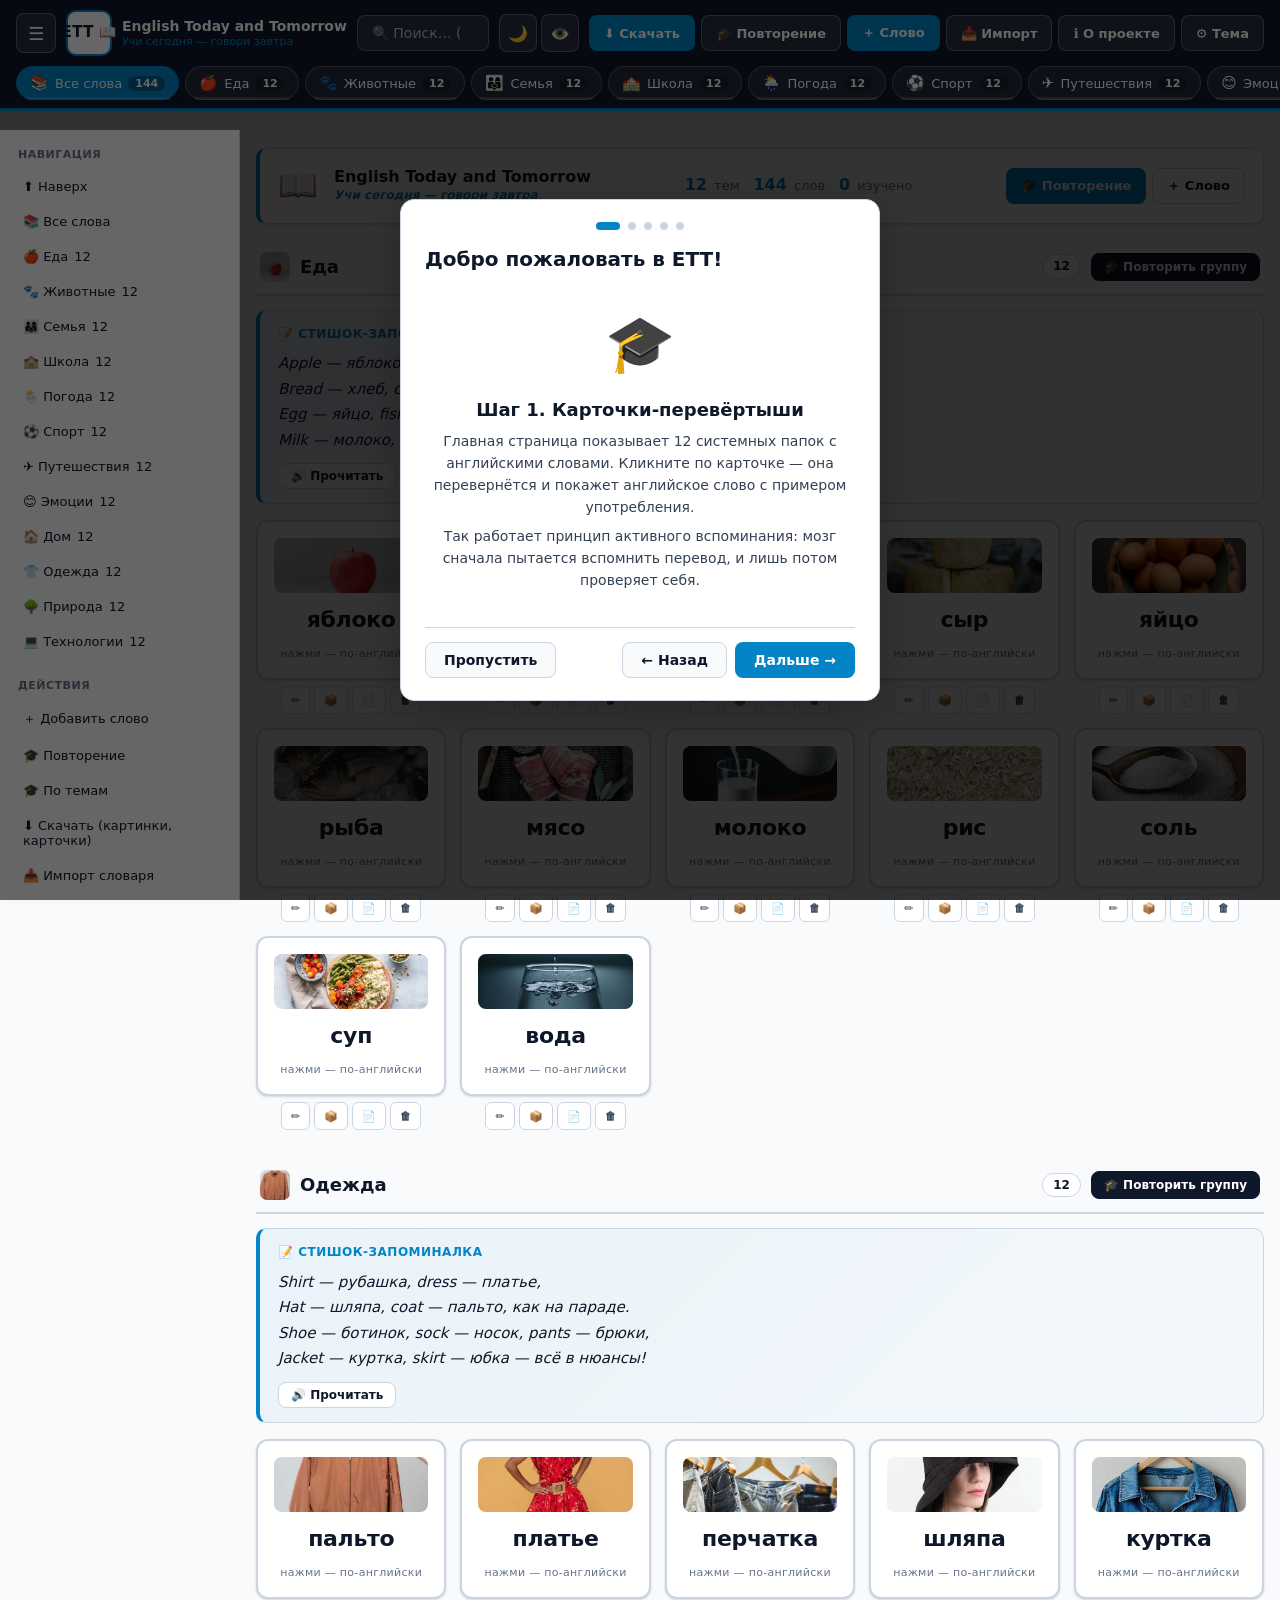
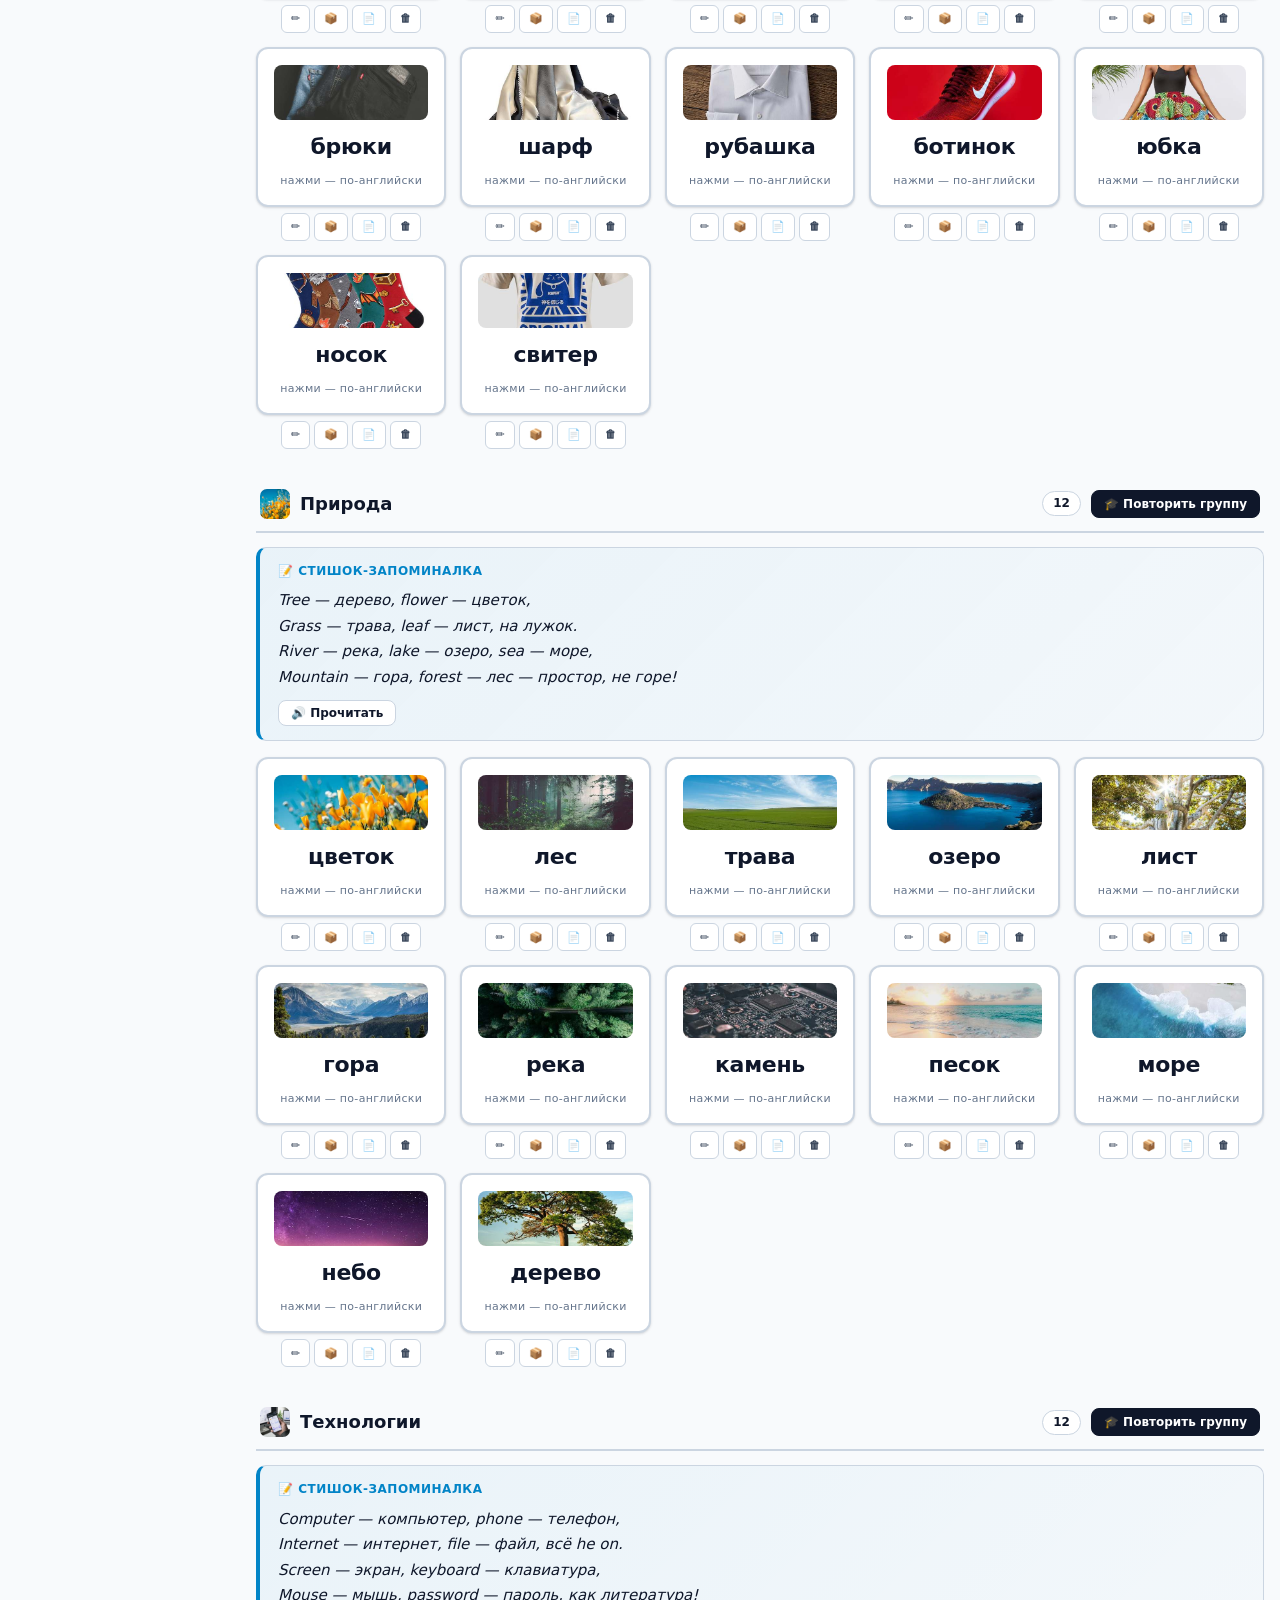
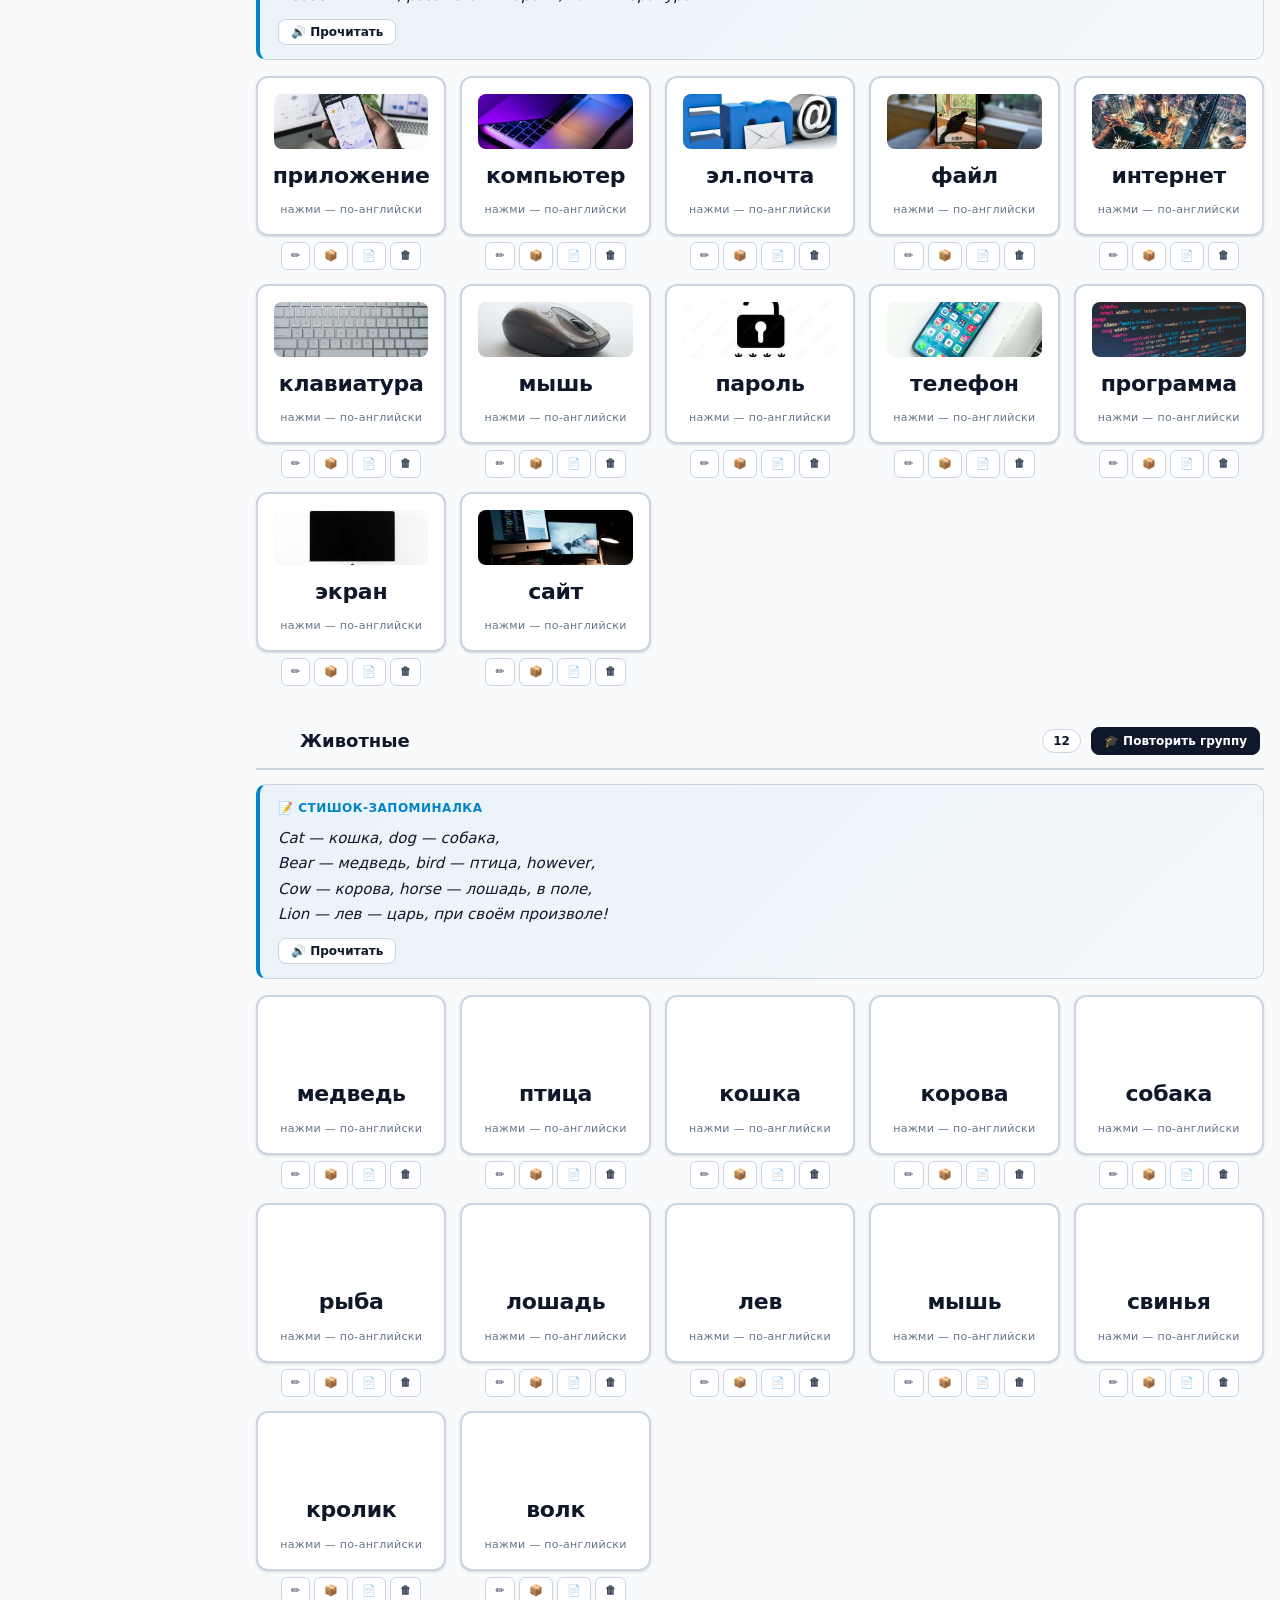
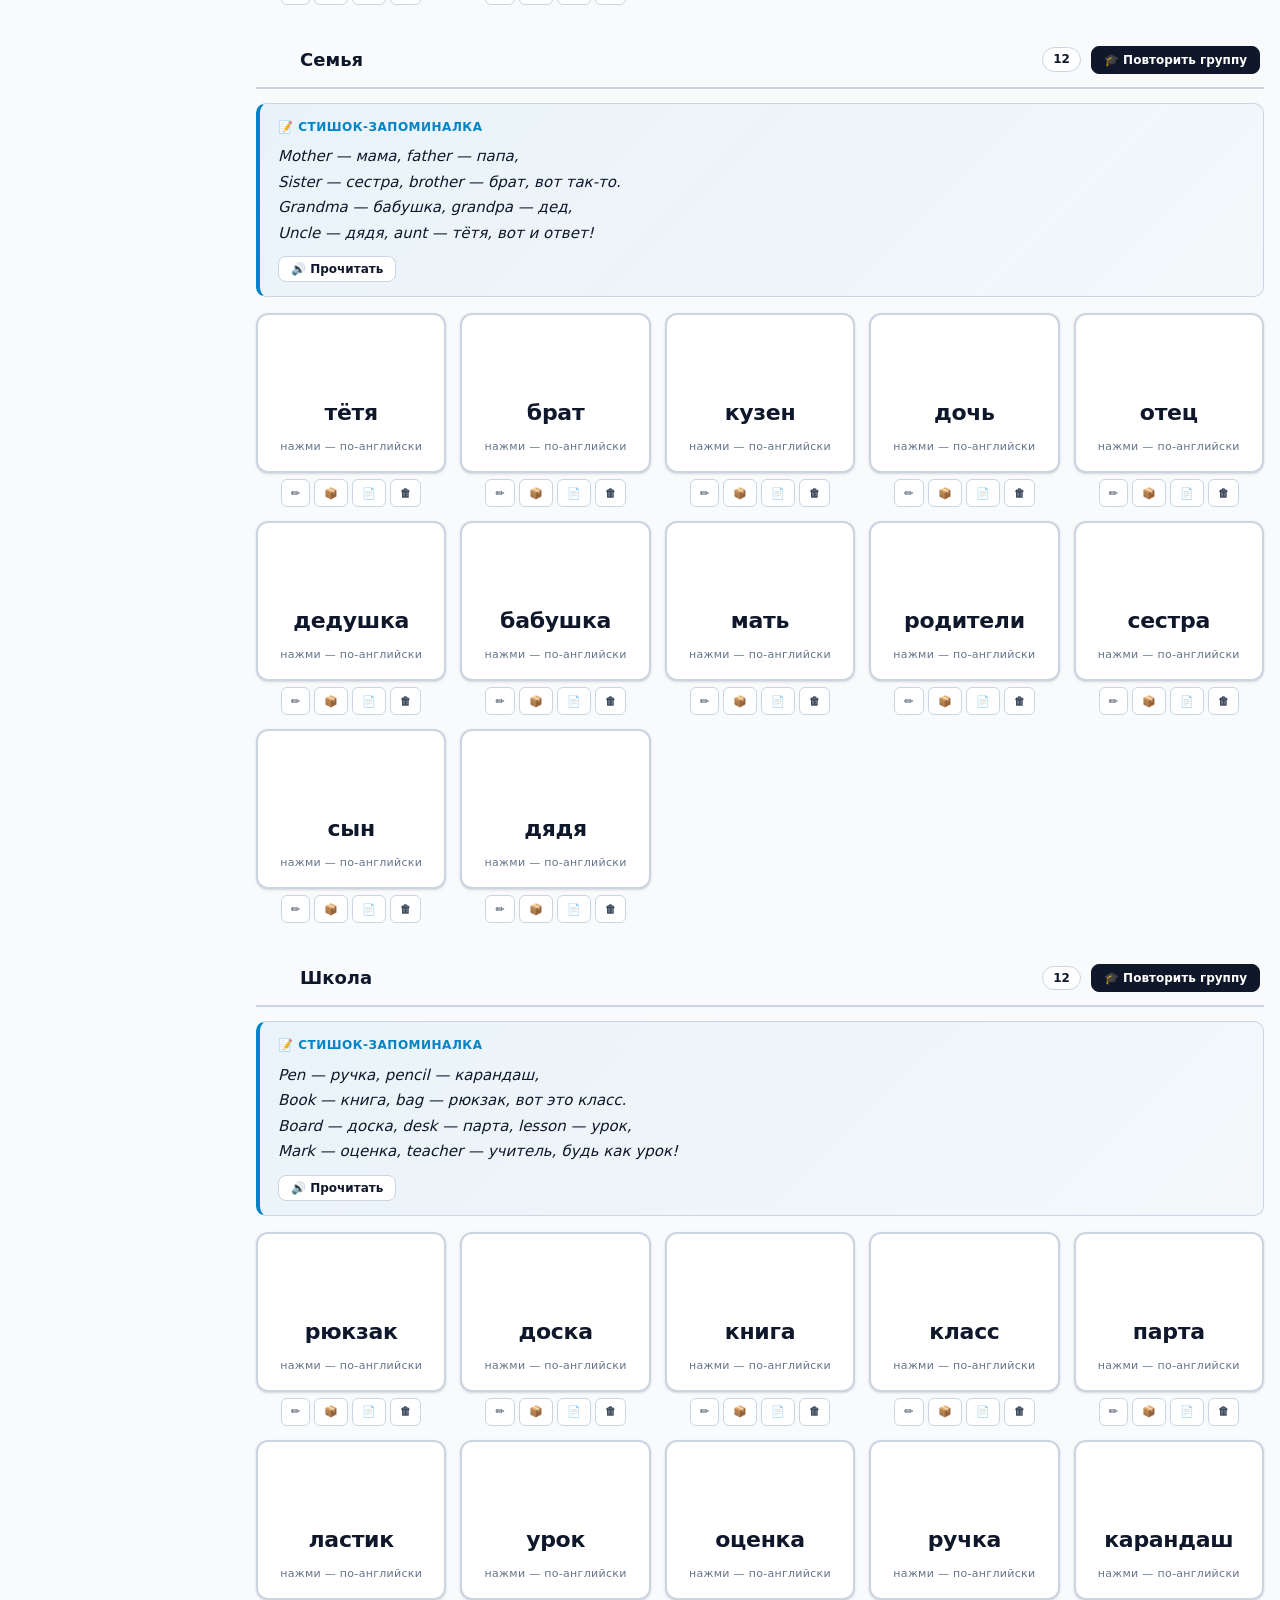
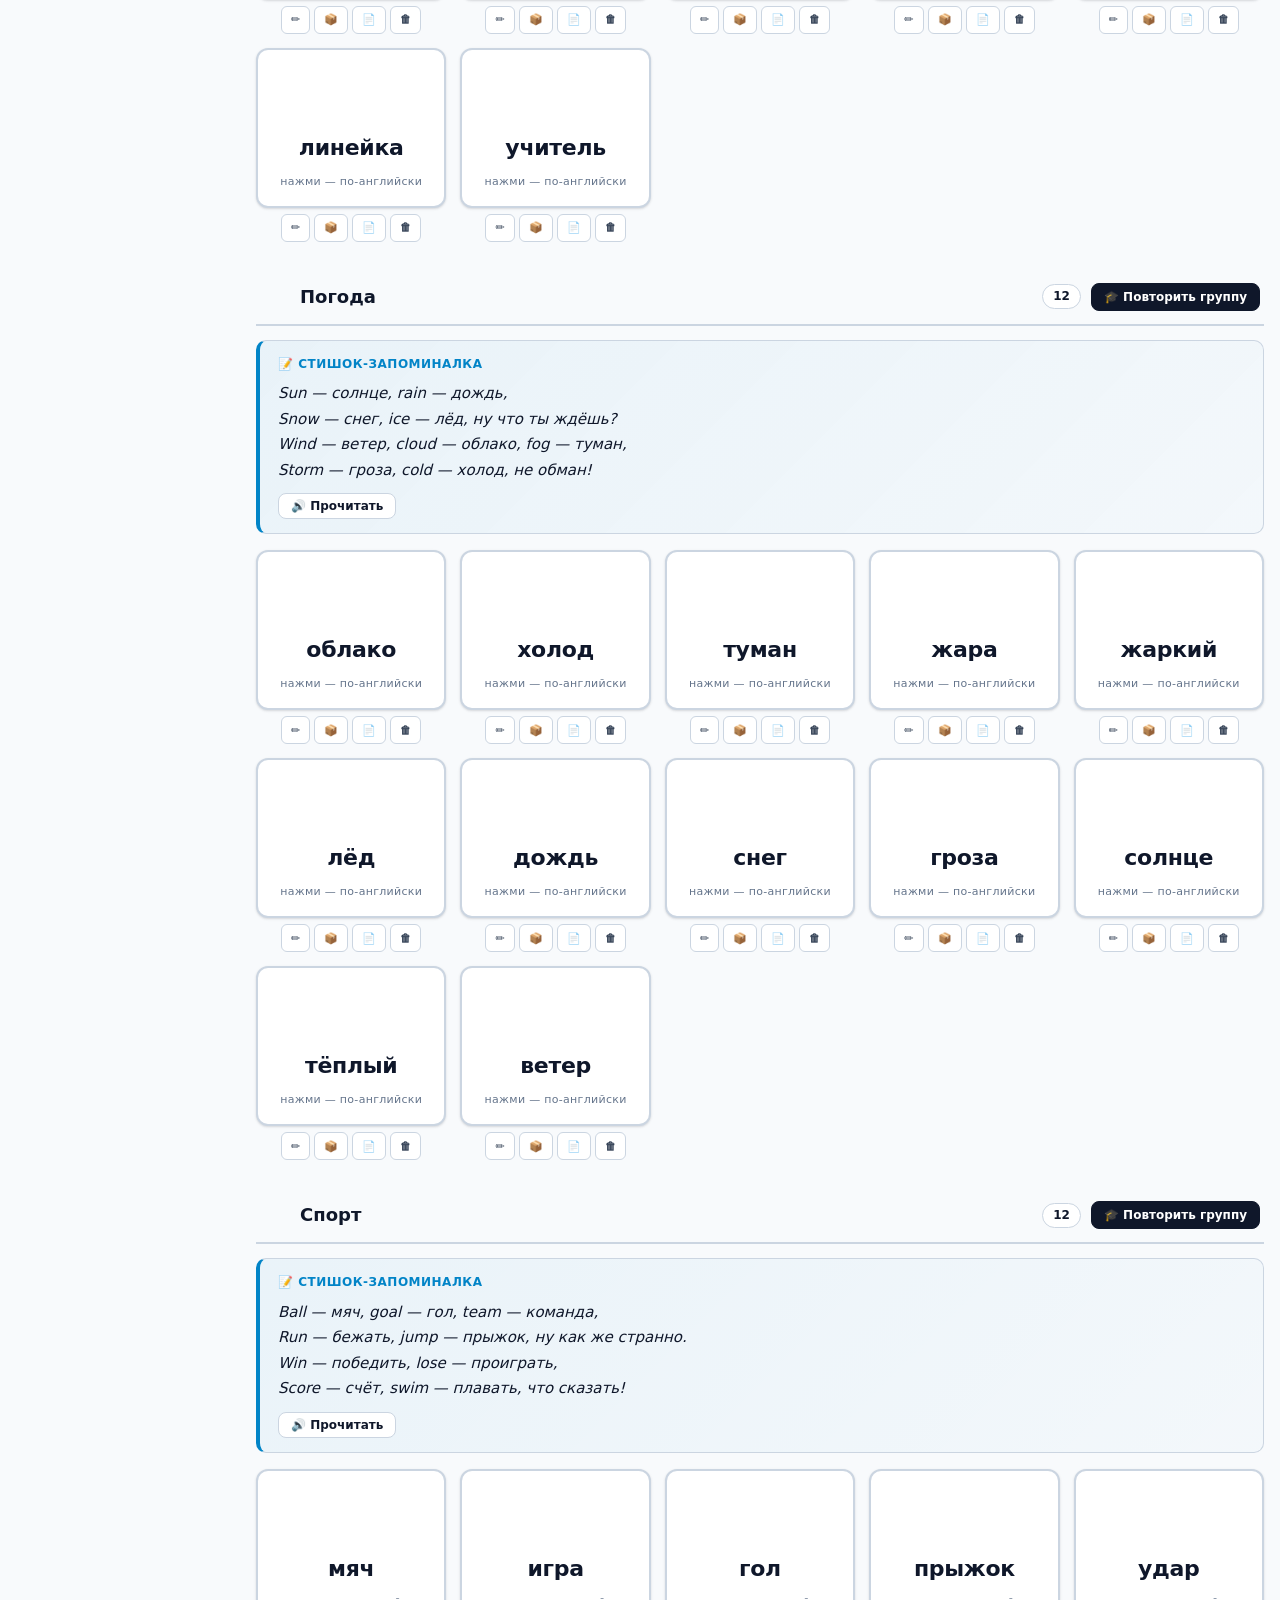
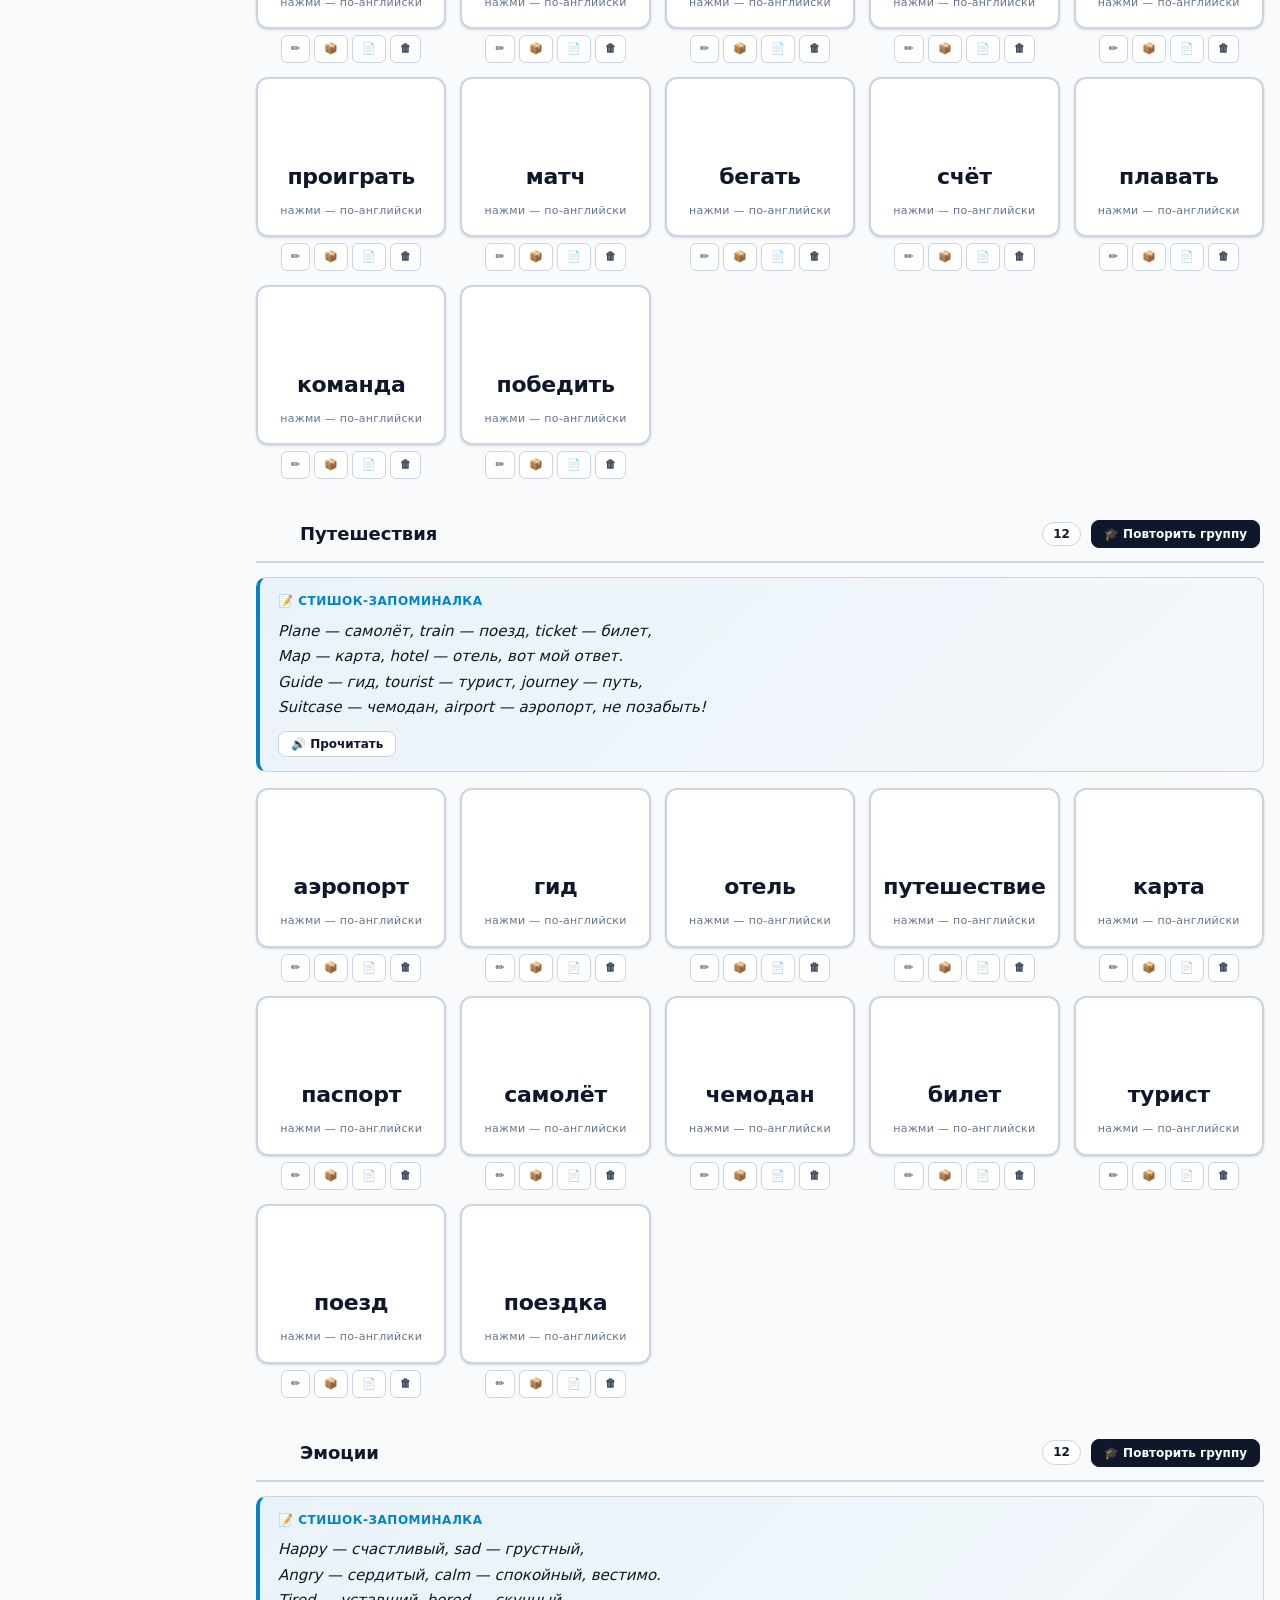
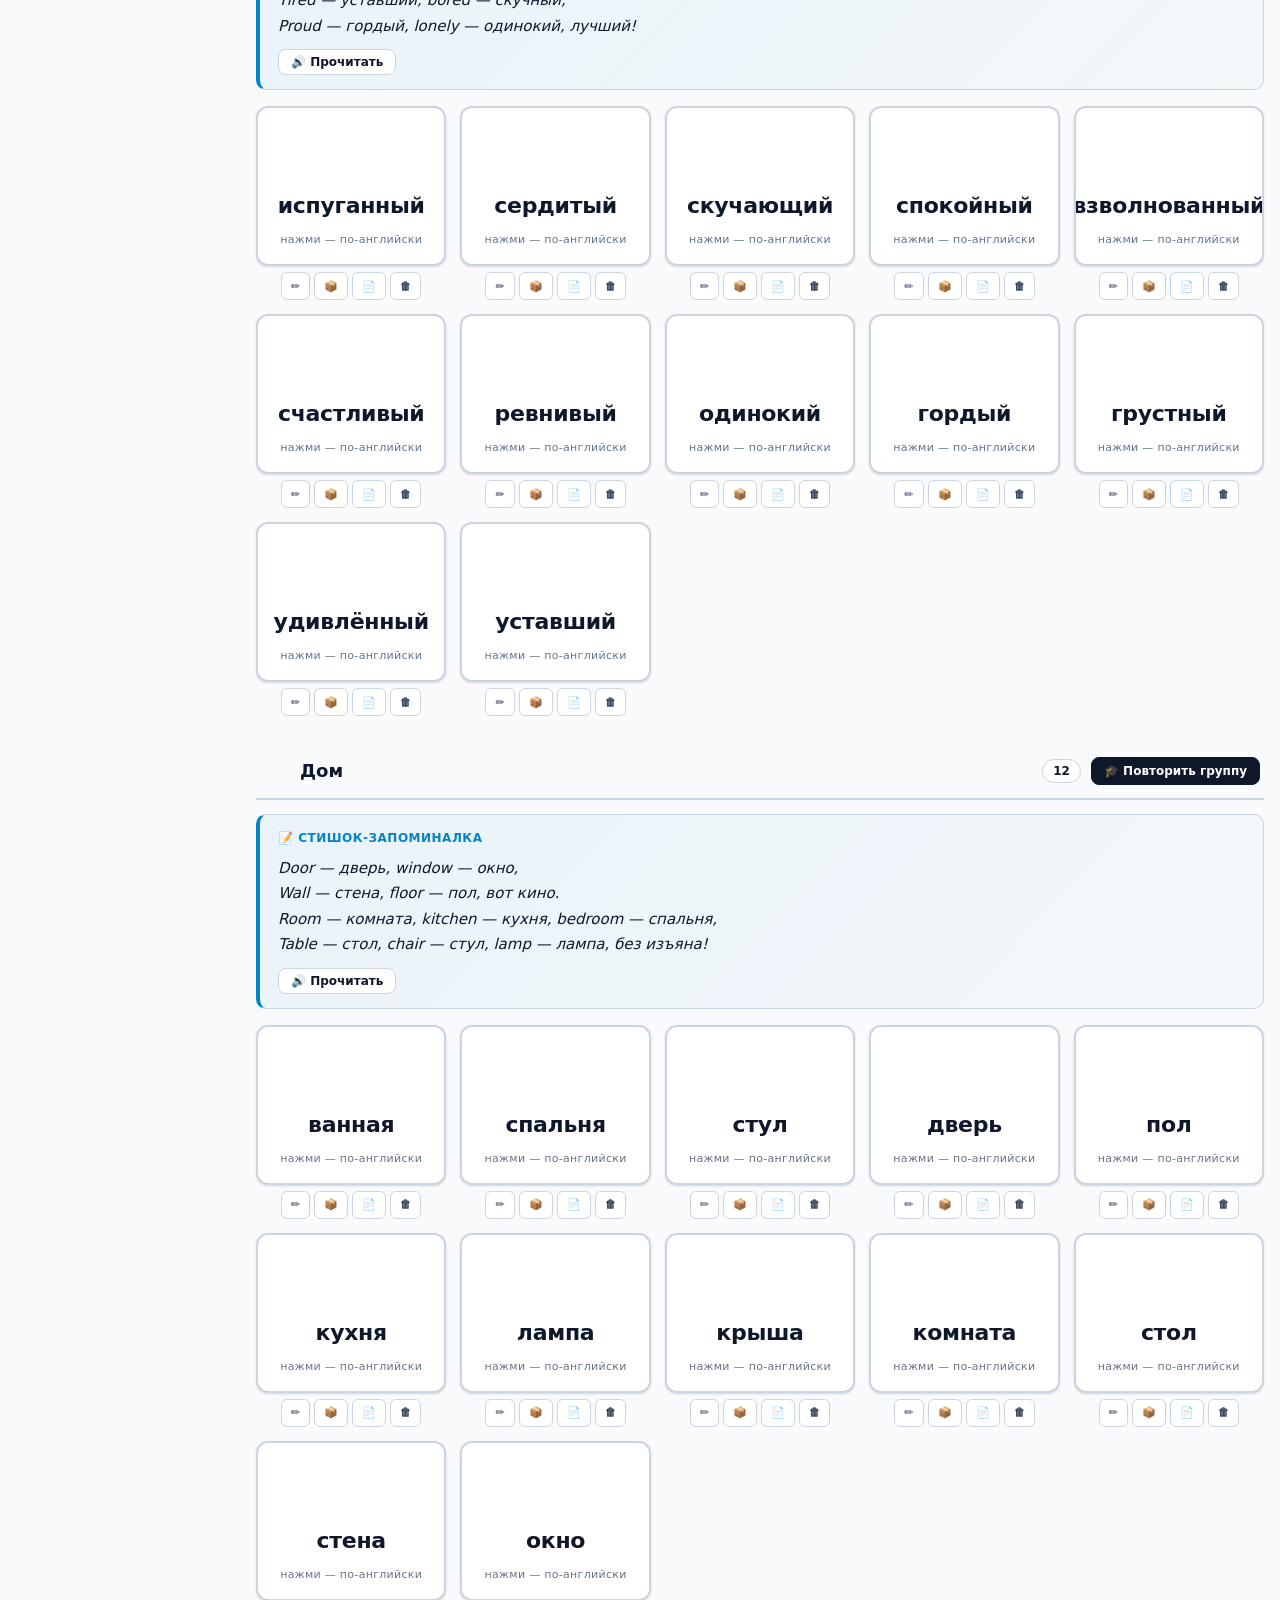
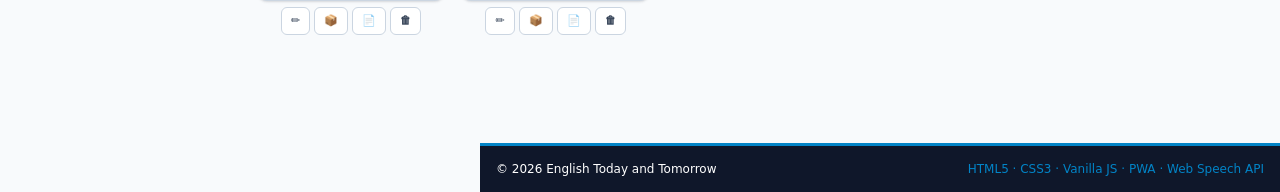
==== commit 4ecd8c5a: "Add files via upload" ====
--- a/index.html
+++ b/index.html
@@ -35,9 +35,6 @@
   <link rel="icon" type="image/png" sizes="192x192" href="icon-192.png">
 
   <!-- Шрифт Inter с Google Fonts -->
-  <link rel="preconnect" href="https://fonts.googleapis.com">
-  <link rel="preconnect" href="https://fonts.gstatic.com" crossorigin>
-  <link href="https://fonts.googleapis.com/css2?family=Inter:wght@400;500;600;700;800&display=swap" rel="stylesheet">
   <link rel="stylesheet" href="style.css">
 </head>
 <body>
@@ -493,6 +490,29 @@
         </div>
       </div>
 
+      <div class="settings-section">
+        <div class="settings-label">🔊 Произношение (голос)</div>
+        <div class="voice-settings">
+          <div class="voice-row">
+            <label>Голос:</label>
+            <select id="voiceSelect" class="voice-select">
+              <option value="0">По умолчанию</option>
+            </select>
+            <button class="btn btn-ghost" id="btnTestVoice" title="Проверить">▶ Проверить</button>
+          </div>
+          <div class="voice-row">
+            <label>Скорость:</label>
+            <input type="range" id="rateRange" min="0.5" max="1.3" step="0.05" value="0.85" class="voice-slider">
+            <span id="rateValue" class="voice-value">0.85×</span>
+          </div>
+          <div class="voice-row">
+            <label>Высота тона:</label>
+            <input type="range" id="pitchRange" min="0.5" max="2" step="0.1" value="1" class="voice-slider">
+            <span id="pitchValue" class="voice-value">1.0</span>
+          </div>
+        </div>
+      </div>
+
       <div class="modal-actions">
         <button type="button" class="btn btn-ghost" id="resetSettings">Сбросить</button>
         <button type="button" class="btn btn-primary" data-close>Готово</button>
@@ -504,6 +524,7 @@
   <div class="toasts" id="toasts"></div>
 
   <script src="data.js"></script>
+  <script src="images.js"></script>
   <script src="script.js"></script>
 </body>
 </html>
--- a/style.css
+++ b/style.css
@@ -606,6 +606,74 @@
   background: rgba(2,132,199,.08);
 }
 
+/* ============== НАСТРОЙКИ ГОЛОСА ============== */
+.voice-settings {
+  background: var(--c-bg);
+  border: 1px solid var(--c-border);
+  border-radius: 8px;
+  padding: 12px;
+}
+.voice-row {
+  display: flex;
+  align-items: center;
+  gap: 10px;
+  margin-bottom: 10px;
+  flex-wrap: wrap;
+}
+.voice-row:last-child { margin-bottom: 0; }
+.voice-row label {
+  width: 90px;
+  font-size: 12px;
+  font-weight: 600;
+  color: var(--c-text);
+  flex-shrink: 0;
+}
+.voice-select {
+  flex: 1;
+  min-width: 150px;
+  padding: 6px 10px;
+  border: 1px solid var(--c-border);
+  border-radius: 6px;
+  font-size: 12px;
+  background: var(--c-surface);
+  color: var(--c-text);
+}
+.voice-slider {
+  flex: 1;
+  min-width: 150px;
+  height: 6px;
+  -webkit-appearance: none;
+  appearance: none;
+  background: var(--c-border);
+  border-radius: 3px;
+  outline: none;
+}
+.voice-slider::-webkit-slider-thumb {
+  -webkit-appearance: none;
+  appearance: none;
+  width: 18px;
+  height: 18px;
+  border-radius: 50%;
+  background: var(--c-accent);
+  cursor: pointer;
+  border: 2px solid var(--c-surface);
+}
+.voice-slider::-moz-range-thumb {
+  width: 18px;
+  height: 18px;
+  border-radius: 50%;
+  background: var(--c-accent);
+  cursor: pointer;
+  border: 2px solid var(--c-surface);
+}
+.voice-value {
+  font-size: 12px;
+  font-weight: 600;
+  color: var(--c-accent);
+  width: 50px;
+  text-align: right;
+}
+
 /* ============== ОСНОВНАЯ ОБЛАСТЬ ============== */
 .main {
   max-width: var(--maxw);
@@ -718,18 +786,65 @@
   transform: rotateY(180deg);
   box-shadow: var(--shadow-card);
 }
+/* Большая emoji на лицевой стороне карточки */
+.card-front .card-emoji-big {
+  font-size: 48px;
+  line-height: 1;
+  margin-bottom: 8px;
+}
+/* Маленькая emoji на обороте рядом со словом */
+.card-back .card-emoji-small {
+  font-size: 36px;
+  line-height: 1;
+  margin-bottom: 4px;
+}
+/* Подсказка для запоминания на русском */
+.card-mnemonic {
+  font-size: 11px;
+  color: #fbbf24;
+  background: rgba(251, 191, 36, .12);
+  border: 1px solid rgba(251, 191, 36, .3);
+  padding: 4px 10px;
+  border-radius: 6px;
+  margin: 4px 0;
+  line-height: 1.3;
+  font-style: italic;
+  max-width: 95%;
+}
+/* Запасная emoji если фото не загрузилось */
+.card-emoji-fallback {
+  font-size: 48px;
+  display: flex;
+  align-items: center;
+  justify-content: center;
+  width: 60px;
+  height: 60px;
+  margin: 0 auto 4px;
+}
 .card-back .card-word {
   color: var(--c-accent);
-  font-size: 22px;
-  font-weight: 800;
-  margin-bottom: 8px;
-  letter-spacing: -0.3px;
+  font-size: 20px;
+  font-weight: 700;
+  margin-bottom: 6px;
 }
 .card-back .card-example {
   font-size: 13px;
   color: #e2e8f0;
   font-style: italic;
   line-height: 1.4;
+}
+/* Транскрипция на обороте карточки */
+.card-transcription {
+  font-family: 'Lucida Console', 'Courier New', monospace;
+  font-size: 13px;
+  color: var(--c-accent);
+  background: rgba(56,189,248,.12);
+  border: 1px solid rgba(56,189,248,.3);
+  padding: 3px 10px;
+  border-radius: 6px;
+  letter-spacing: 0.5px;
+  margin: 2px 0;
+  font-weight: 500;
 }
 .card-back .card-speak {
   position: absolute;
@@ -1346,6 +1461,41 @@
   letter-spacing: -0.5px;
   line-height: 1.2;
   text-shadow: 0 0 20px rgba(56,189,248,.4);
+}
+/* Транскрипция в режиме повторения */
+/* Эмодзи в режиме повторения */
+.flip-emoji-big {
+  font-size: 56px;
+  margin-bottom: 4px;
+  line-height: 1;
+}
+.flip-emoji-small {
+  font-size: 40px;
+  margin-bottom: 6px;
+  line-height: 1;
+}
+.flip-hint-text {
+  font-size: 13px;
+  color: #fbbf24;
+  background: rgba(251, 191, 36, .15);
+  border: 1px solid rgba(251, 191, 36, .3);
+  padding: 6px 14px;
+  border-radius: 8px;
+  font-style: italic;
+  line-height: 1.4;
+  max-width: 90%;
+  text-align: center;
+}
+.flip-transcription {
+  font-family: 'Lucida Console', 'Courier New', monospace;
+  font-size: 20px;
+  color: #ffffff;
+  background: rgba(56,189,248,.15);
+  border: 1px solid rgba(56,189,248,.4);
+  padding: 6px 16px;
+  border-radius: 8px;
+  letter-spacing: 0.5px;
+  font-weight: 500;
 }
 .flip-example {
   font-size: 14px;
@@ -1519,3 +1669,80 @@
   body { padding: 0; }
   .main { padding: 0; }
 }
+
+/* ============================================================
+ * v12 — ФОТО НА КАРТОЧКАХ И ЦЕНТР СКАЧИВАНИЯ
+ * ============================================================ */
+/* Фото на лицевой стороне карточки */
+.card-front .card-img {
+  width: 100%;
+  height: 72px;
+  object-fit: cover;
+  border-radius: 8px;
+  margin-bottom: 10px;
+  flex-shrink: 1;
+  min-height: 0;
+}
+body.a11y .card-front .card-img { height: 104px; }
+/* Маленькое фото на обороте карточки */
+.card-back .card-img-small {
+  width: 64px;
+  height: 46px;
+  object-fit: cover;
+  border-radius: 8px;
+  margin-bottom: 6px;
+}
+/* Маленькое фото на обороте в режиме повторения */
+.flip-img-small {
+  width: 76px;
+  height: 56px;
+  object-fit: cover;
+  border-radius: 8px;
+  margin-bottom: 6px;
+}
+/* Миниатюра темы в заголовке секции */
+.section-header .sec-icon { display: flex; align-items: center; }
+.section-header .sec-img {
+  width: 30px;
+  height: 30px;
+  object-fit: cover;
+  border-radius: 7px;
+  display: block;
+}
+/* Миниатюра в чипе выбора тем */
+.theme-chip .tc-icon { display: flex; align-items: center; }
+.theme-chip .tc-img {
+  width: 42px;
+  height: 30px;
+  object-fit: cover;
+  border-radius: 6px;
+  display: block;
+}
+/* Центр скачивания */
+.dl-grid {
+  display: flex;
+  flex-direction: column;
+  gap: 10px;
+  margin: 14px 0 8px;
+}
+.dl-item {
+  display: flex;
+  align-items: center;
+  gap: 14px;
+  padding: 14px 16px;
+  border: 2px solid var(--c-border);
+  border-radius: 10px;
+  background: var(--c-bg);
+  cursor: pointer;
+  text-align: left;
+  width: 100%;
+  font: inherit;
+  color: inherit;
+  transition: border-color .15s;
+}
+.dl-item:hover { border-color: var(--c-accent); }
+.dl-item .dl-icon { font-size: 28px; line-height: 1; }
+.dl-item .dl-txt { display: flex; flex-direction: column; gap: 2px; }
+.dl-item .dl-title { font-weight: 700; color: var(--c-text); }
+.dl-item .dl-sub { font-size: 12px; color: var(--c-muted); }
+.dl-status { min-height: 18px; font-size: 13px; margin-top: 4px; }
